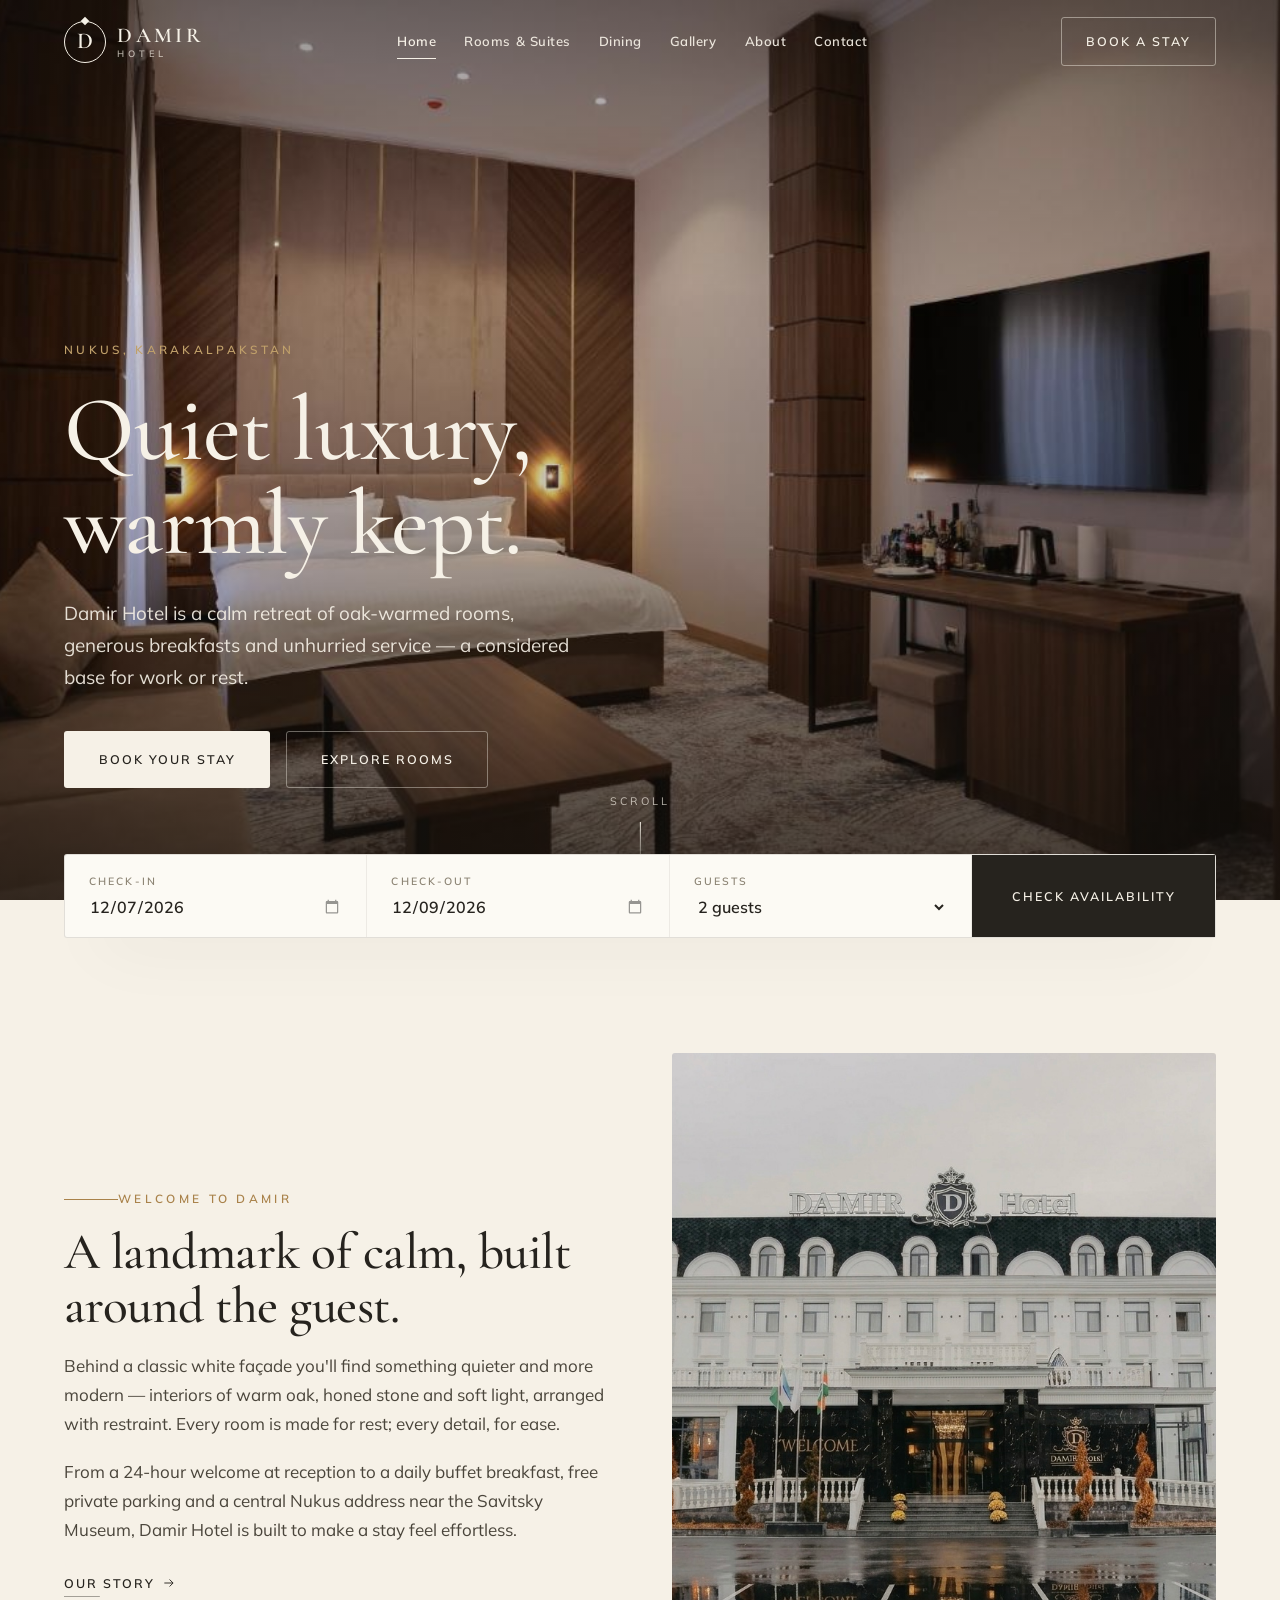
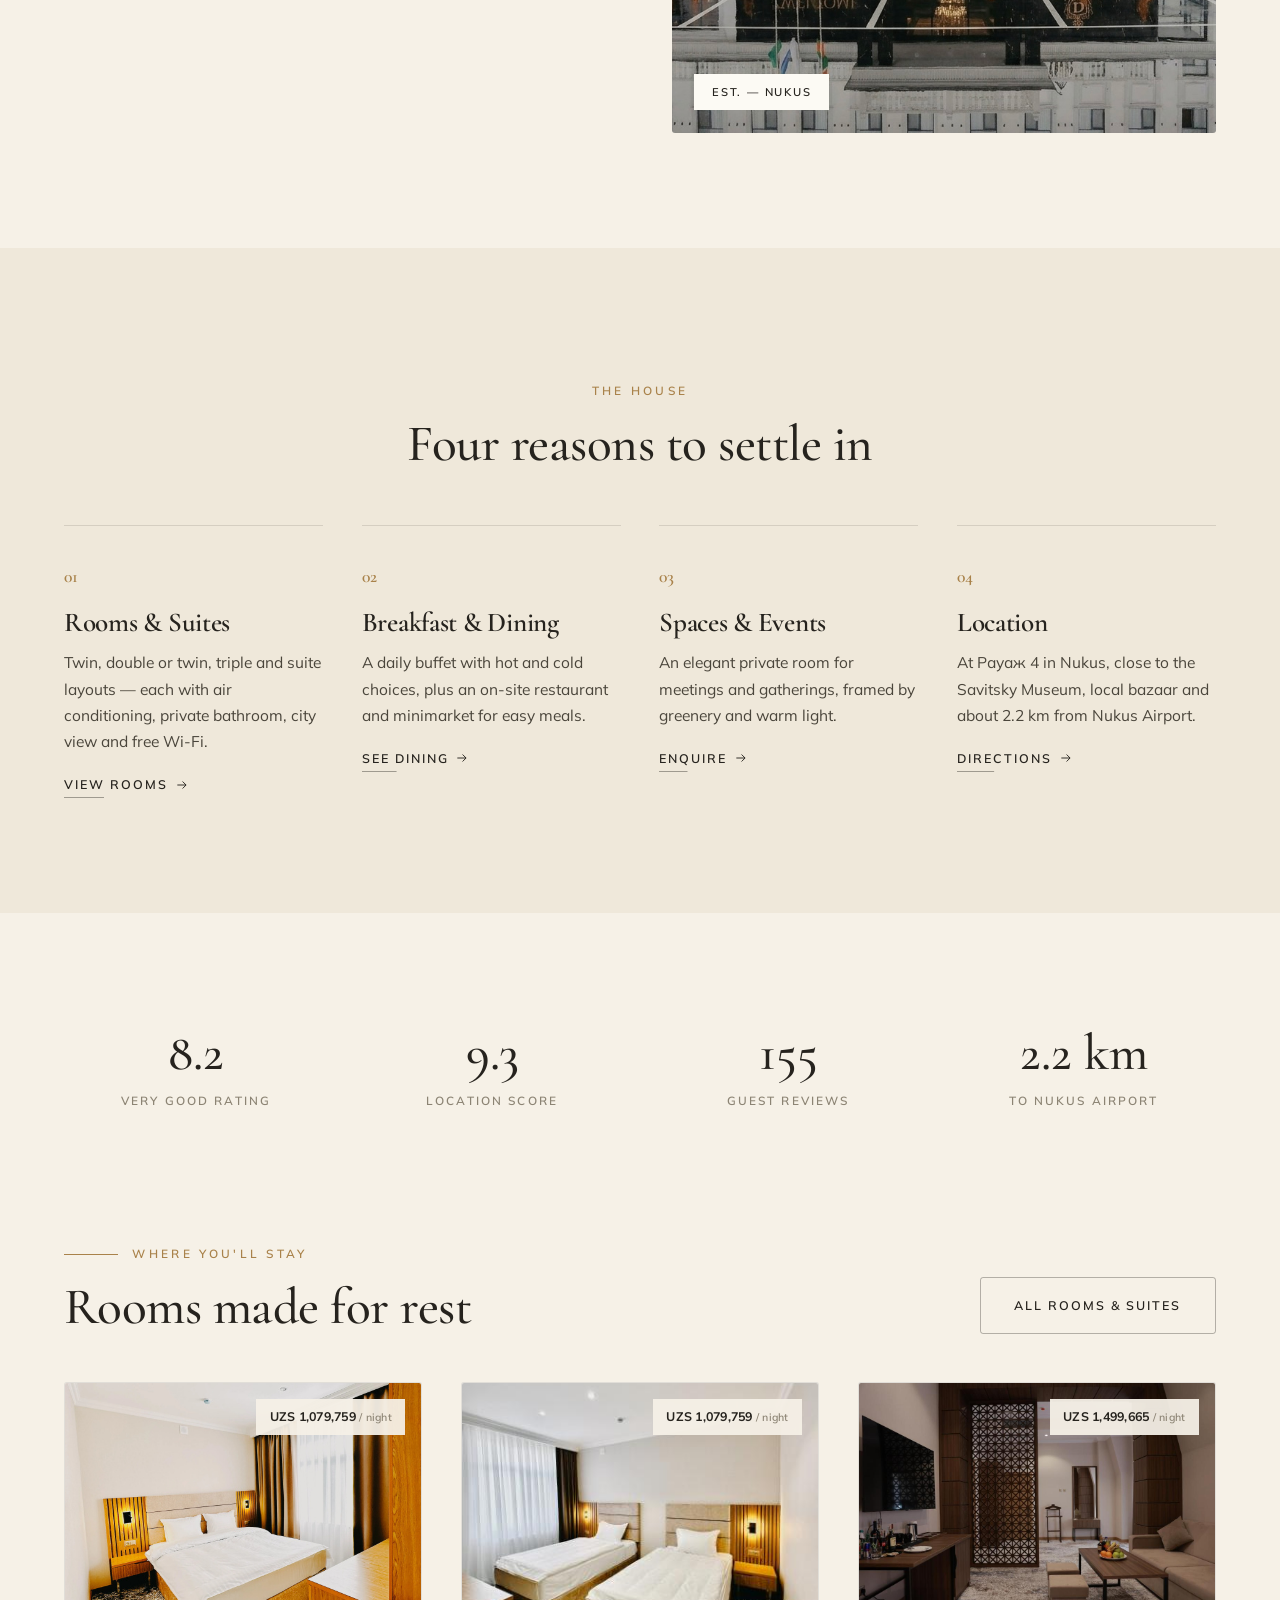
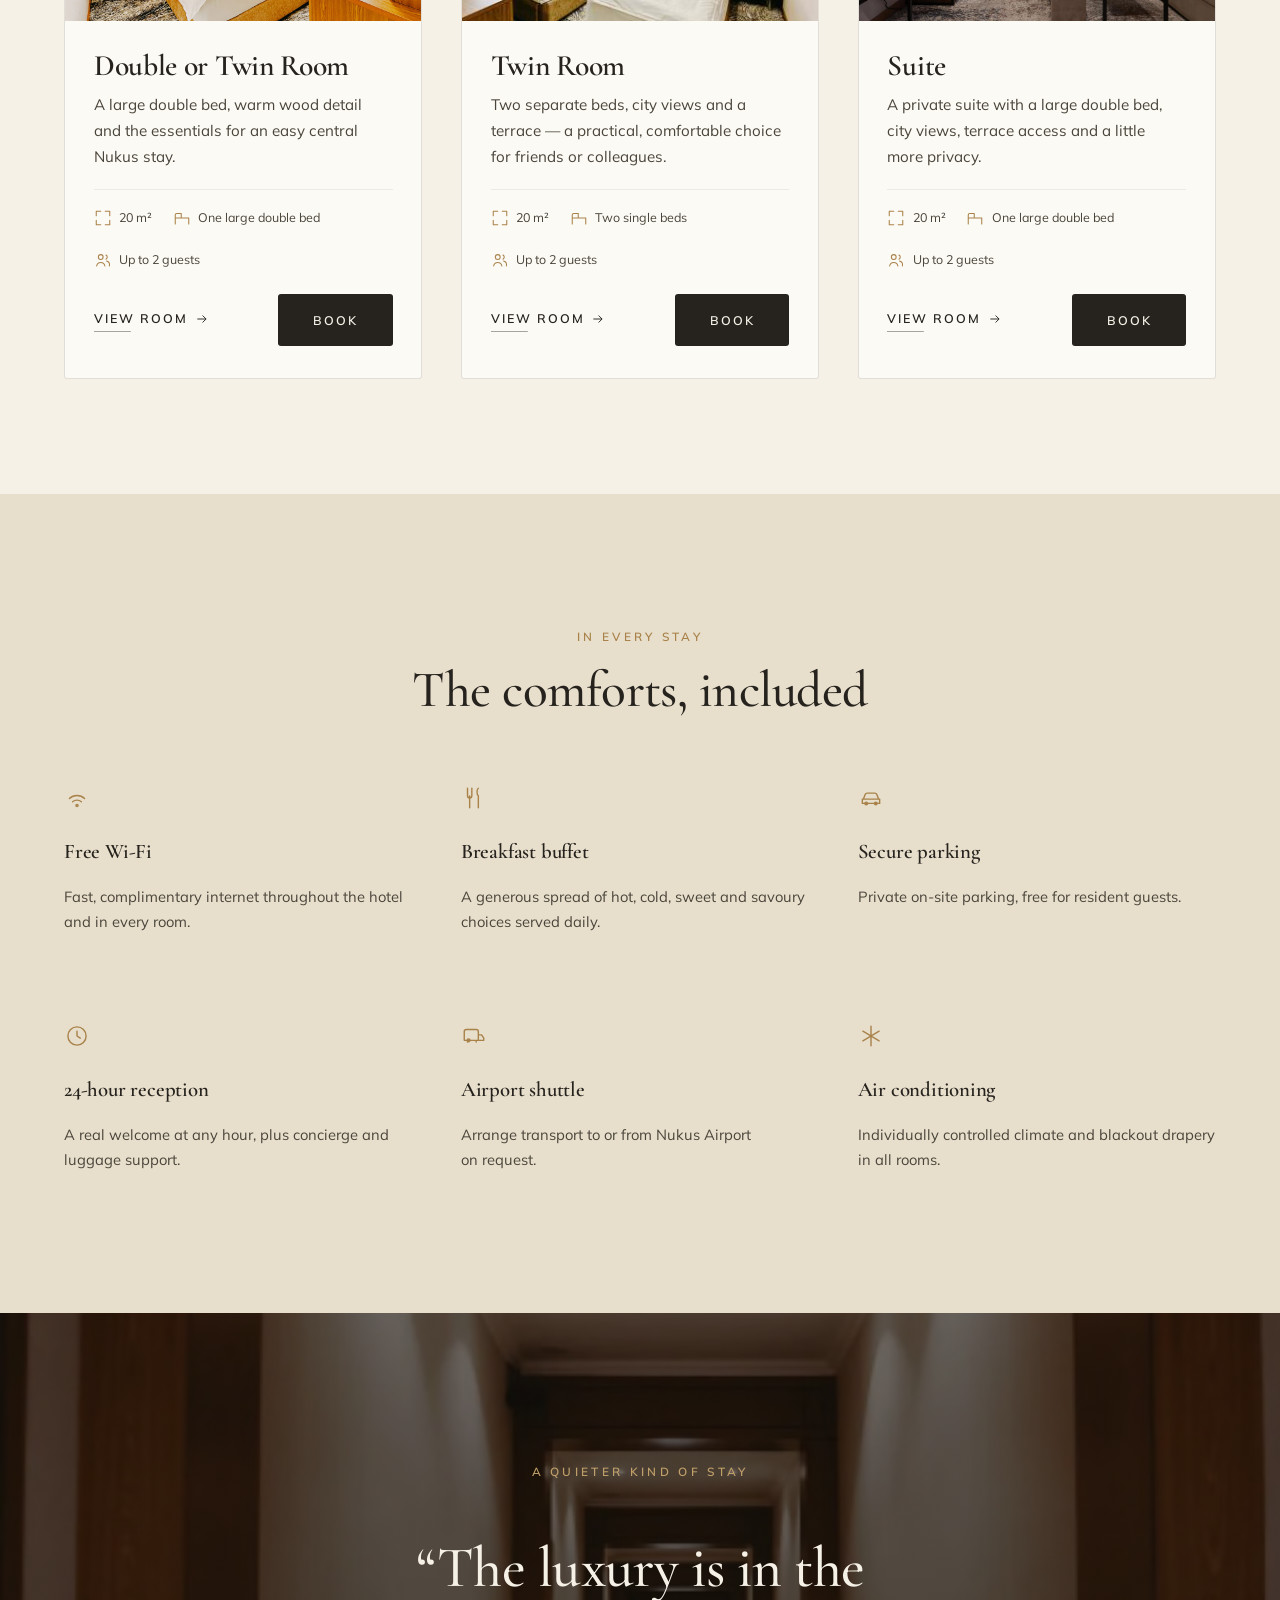
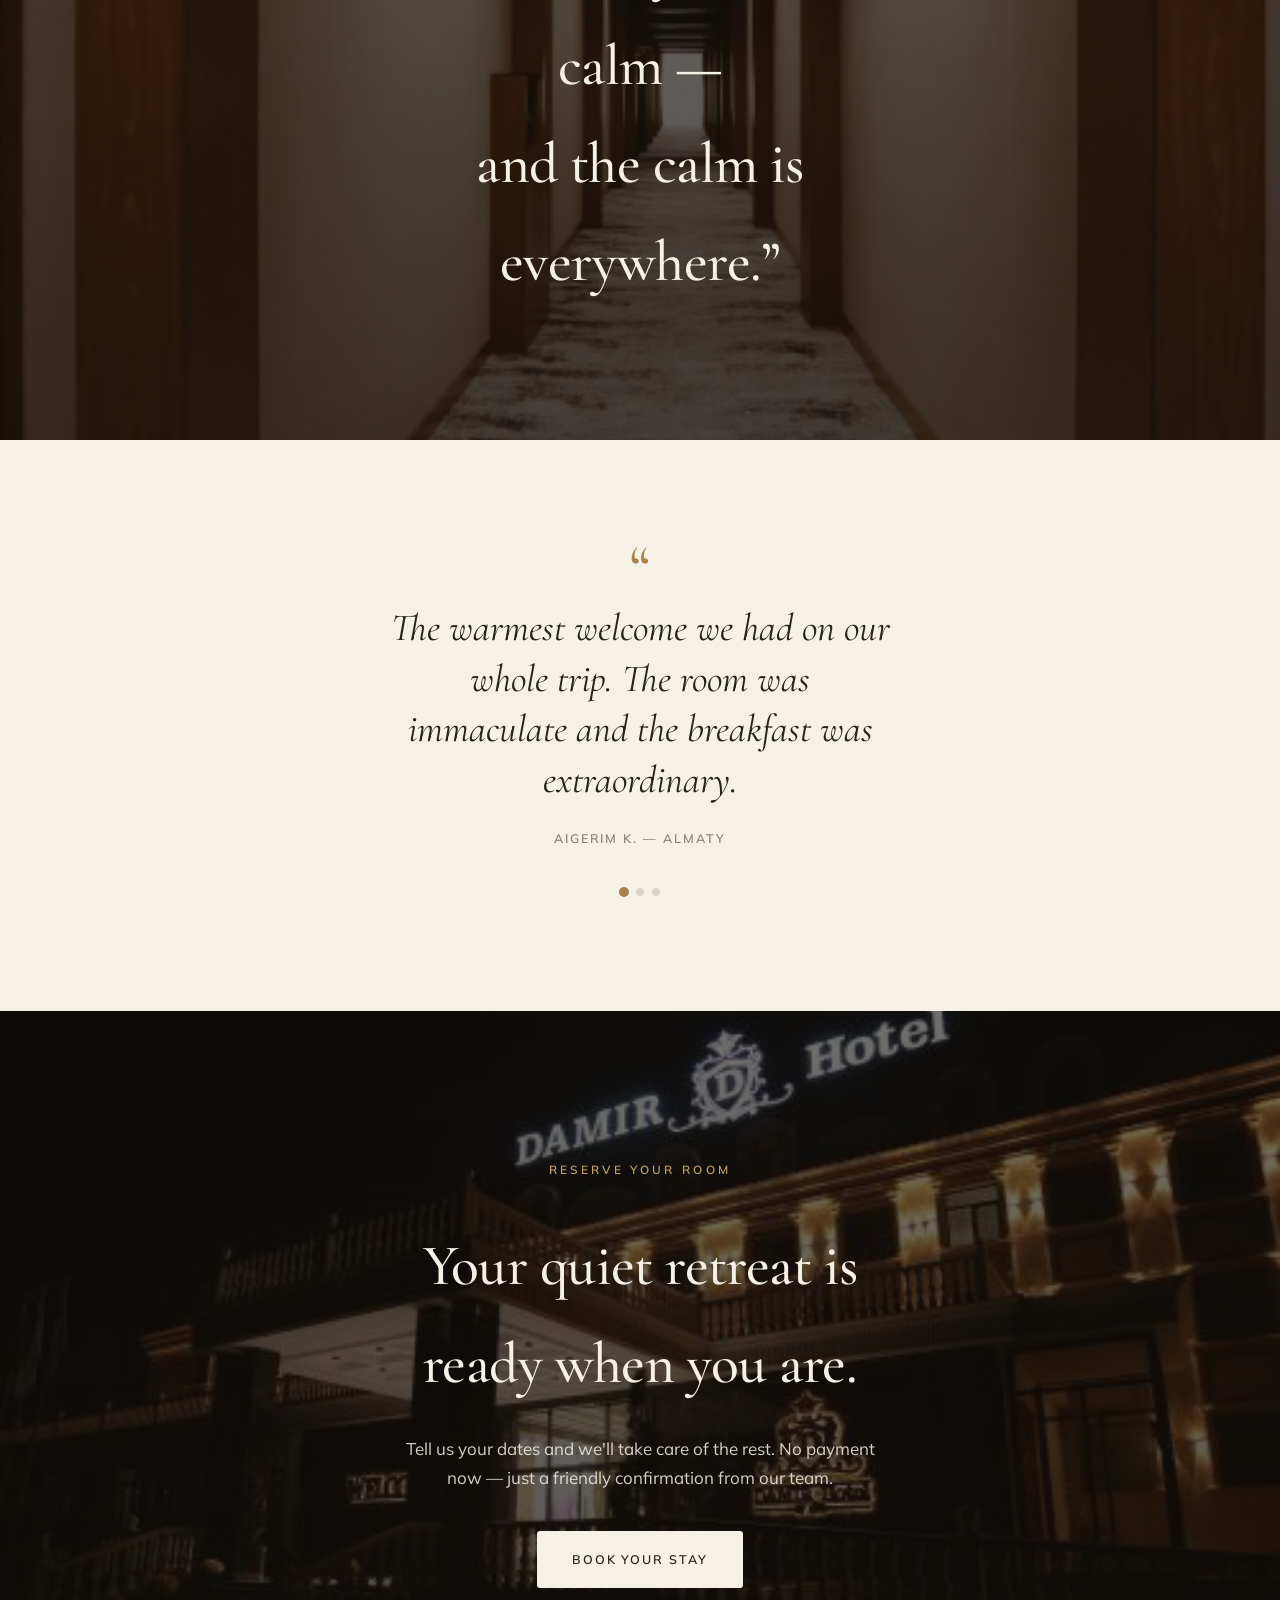
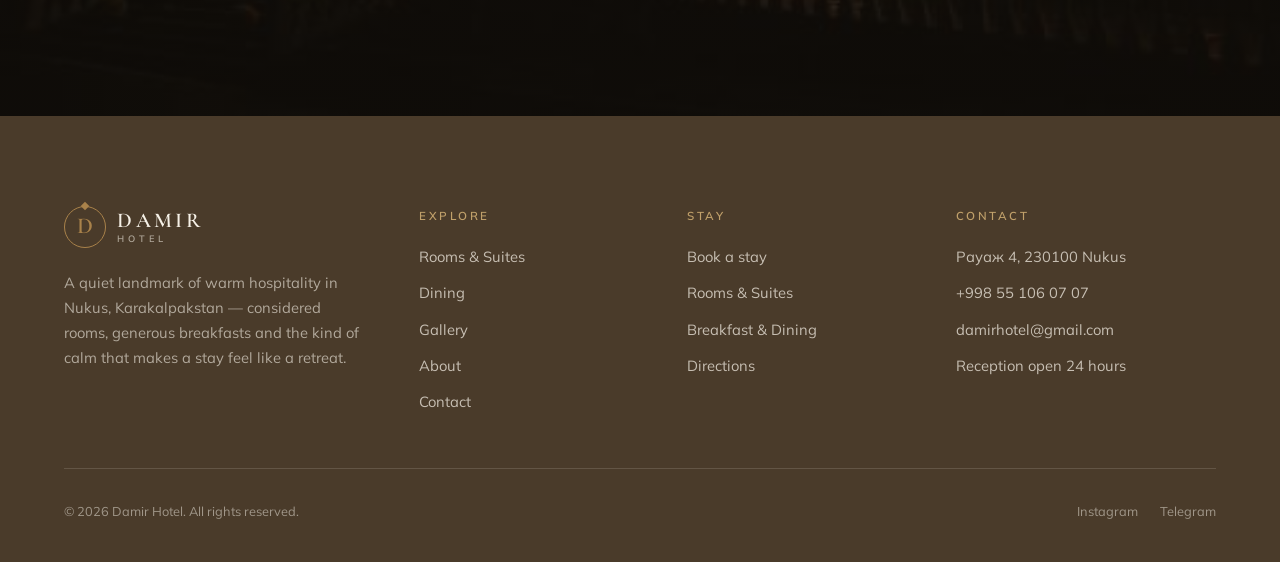
==== Design/index.html @ a33c7616 "chore: initial commit — Damir Hotel static site (pre-redesign)" ====
<!doctype html>
<html lang="en">
<head>
<meta charset="utf-8">
<meta name="viewport" content="width=device-width, initial-scale=1">
<title>Damir Hotel — Quiet luxury in Nukus, Karakalpakstan</title>
<meta name="description" content="Damir Hotel — a calm, warm retreat in Nukus, Karakalpakstan. Considered rooms and suites, a generous breakfast and unhurried 24-hour service.">
<link rel="preconnect" href="https://fonts.googleapis.com">
<link rel="preconnect" href="https://fonts.gstatic.com" crossorigin>
<link rel="icon" type="image/svg+xml" href="assets/favicon.svg">
<link rel="stylesheet" href="assets/styles.css">
</head>
<body>

<header class="site-header theme-light">
  <div class="container">
    <a href="index.html" class="brand" aria-label="Damir Hotel home">
      <span class="brand-mark">D</span>
      <span class="brand-text"><span class="brand-name">DAMIR</span><span class="brand-sub">HOTEL</span></span>
    </a>
    <nav class="main-nav"><a href="index.html" class="nav-link is-active">Home</a><a href="rooms.html" class="nav-link">Rooms & Suites</a><a href="dining.html" class="nav-link">Dining</a><a href="gallery.html" class="nav-link">Gallery</a><a href="about.html" class="nav-link">About</a><a href="contact.html" class="nav-link">Contact</a></nav>
    <div class="header-right">
      <a href="#" class="btn btn--ghost header-cta" data-book>Book a stay</a>
      <button class="nav-toggle" aria-label="Open menu"><span></span><span></span><span></span></button>
    </div>
  </div>
</header>
<nav class="mobile-menu">
  <a href="index.html">Home</a><a href="rooms.html">Rooms & Suites</a><a href="dining.html">Dining</a><a href="gallery.html">Gallery</a><a href="about.html">About</a><a href="contact.html">Contact</a>
  <a href="#" class="btn" data-book>Book a stay</a>
</nav>

<section class="hero">
  <div class="hero-media"><img src="assets/photos/junior-suite.jpg" alt="A warm, light-filled suite at Damir Hotel"></div>
  <div class="container hero-inner">
    <p class="eyebrow reveal-hero h1">Nukus, Karakalpakstan</p>
    <h1 class="reveal-hero h2">Quiet luxury,<br>warmly kept.</h1>
    <p class="hero-sub reveal-hero h3">Damir Hotel is a calm retreat of oak-warmed rooms, generous breakfasts and unhurried service — a considered base for work or rest.</p>
    <div class="hero-actions reveal-hero h3">
      <a href="#" class="btn btn--light" data-book>Book your stay</a>
      <a href="rooms.html" class="btn btn--ghost-light">Explore rooms</a>
    </div>
  </div>
  <div class="hero-scroll"><span>Scroll</span><span class="line"></span></div>
</section>

<!-- booking bar -->
<div class="container booking-bar">
  <form class="booking-card" id="booking-form">
    <div class="bf"><label>Check-in</label><input type="date" name="checkin"></div>
    <div class="bf"><label>Check-out</label><input type="date" name="checkout"></div>
    <div class="bf"><label>Guests</label>
      <select name="guests"><option>1 guest</option><option selected>2 guests</option><option>3 guests</option><option>4 guests</option></select>
    </div>
    <div class="booking-submit"><button type="submit" class="btn">Check availability</button></div>
  </form>
</div>

<!-- welcome / intro -->
<section class="section">
  <div class="container split">
    <div class="reveal">
      <p class="eyebrow"><span class="hairline"></span>Welcome to Damir</p>
      <h2 class="serif" style="font-size:clamp(2rem,4vw,3.3rem);line-height:1.06;margin-top:1rem">A landmark of calm, built around the guest.</h2>
      <p style="margin-top:1.2rem">Behind a classic white façade you'll find something quieter and more modern — interiors of warm oak, honed stone and soft light, arranged with restraint. Every room is made for rest; every detail, for ease.</p>
      <p>From a 24-hour welcome at reception to a daily buffet breakfast, free private parking and a central Nukus address near the Savitsky Museum, Damir Hotel is built to make a stay feel effortless.</p>
      <a href="about.html" class="tlink" style="margin-top:.6rem">Our story <svg class="arr" width="14" height="14" viewBox="0 0 24 24" fill="none" stroke="currentColor" stroke-width="1.6"><path d="M4 12h15M13 6l6 6-6 6"/></svg></a>
    </div>
    <div class="split-media tall reveal d1">
      <img src="assets/photos/IMG_1920.png" alt="The white façade of Damir Hotel">
      <span class="media-tag">Est. — Nukus</span>
    </div>
  </div>
</section>

<!-- highlights -->
<section class="section tone">
  <div class="container">
    <div class="sec-head center reveal" style="text-align:center;margin-inline:auto">
      <p class="eyebrow">The house</p>
      <h2>Four reasons to settle in</h2>
    </div>
    <div class="grid grid-4" style="margin-top:3.4rem">
      <div class="hcard reveal">
        <span class="num">01</span><h3>Rooms &amp; Suites</h3>
        <p>Twin, double or twin, triple and suite layouts — each with air conditioning, private bathroom, city view and free Wi-Fi.</p>
        <a href="rooms.html" class="tlink">View rooms <svg class="arr" width="14" height="14" viewBox="0 0 24 24" fill="none" stroke="currentColor" stroke-width="1.6"><path d="M4 12h15M13 6l6 6-6 6"/></svg></a>
      </div>
      <div class="hcard reveal d1">
        <span class="num">02</span><h3>Breakfast &amp; Dining</h3>
        <p>A daily buffet with hot and cold choices, plus an on-site restaurant and minimarket for easy meals.</p>
        <a href="dining.html" class="tlink">See dining <svg class="arr" width="14" height="14" viewBox="0 0 24 24" fill="none" stroke="currentColor" stroke-width="1.6"><path d="M4 12h15M13 6l6 6-6 6"/></svg></a>
      </div>
      <div class="hcard reveal d2">
        <span class="num">03</span><h3>Spaces &amp; Events</h3>
        <p>An elegant private room for meetings and gatherings, framed by greenery and warm light.</p>
        <a href="contact.html" class="tlink">Enquire <svg class="arr" width="14" height="14" viewBox="0 0 24 24" fill="none" stroke="currentColor" stroke-width="1.6"><path d="M4 12h15M13 6l6 6-6 6"/></svg></a>
      </div>
      <div class="hcard reveal d3">
        <span class="num">04</span><h3>Location</h3>
        <p>At Рауаж 4 in Nukus, close to the Savitsky Museum, local bazaar and about 2.2 km from Nukus Airport.</p>
        <a href="contact.html" class="tlink">Directions <svg class="arr" width="14" height="14" viewBox="0 0 24 24" fill="none" stroke="currentColor" stroke-width="1.6"><path d="M4 12h15M13 6l6 6-6 6"/></svg></a>
      </div>
    </div>
  </div>
</section>

<!-- featured rooms -->
<section class="section" style="padding-bottom:0">
  <div class="container">
    <div class="facts reveal" data-h-stats>
      <div class="fact"><div class="n">8.2</div><div class="l">Very good rating</div></div>
      <div class="fact"><div class="n">9.3</div><div class="l">Location score</div></div>
      <div class="fact"><div class="n">155</div><div class="l">Guest reviews</div></div>
      <div class="fact"><div class="n">2.2 km</div><div class="l">To Nukus Airport</div></div>
    </div>
  </div>
</section>

<section class="section">
  <div class="container">
    <div class="sec-head reveal" style="display:flex;justify-content:space-between;align-items:flex-end;max-width:none;gap:2rem;flex-wrap:wrap">
      <div style="max-width:46ch">
        <p class="eyebrow"><span class="hairline"></span>Where you'll stay</p>
        <h2 style="margin-top:1rem">Rooms made for rest</h2>
      </div>
      <a href="rooms.html" class="btn btn--ghost">All rooms &amp; suites</a>
    </div>
    <div class="grid grid-3" id="featured-rooms" style="margin-top:3rem"></div>
  </div>
</section>

<!-- amenities strip -->
<section class="section tone-sand">
  <div class="container">
    <div class="sec-head center reveal" style="text-align:center;margin-inline:auto">
      <p class="eyebrow">In every stay</p>
      <h2>The comforts, included</h2>
    </div>
    <div class="grid grid-3" style="margin-top:2.6rem" id="amenities-grid"></div>
  </div>
</section>

<!-- editorial break -->
<section class="cta-banner" style="min-height:60vh;display:flex;align-items:center">
  <div class="hero-media"><img src="assets/photos/corridor.jpg" alt="A quiet corridor at Damir Hotel"></div>
  <div class="container cta-inner">
    <p class="eyebrow" style="color:var(--gold-2)">A quieter kind of stay</p>
    <h2 class="serif" style="font-style:normal">“The luxury is in the calm —<br>and the calm is everywhere.”</h2>
  </div>
</section>

<!-- testimonials -->
<section class="section" data-testimonials>
  <div class="container">
    <div class="quote reveal">
      <div class="mark">&ldquo;</div>
      <blockquote>The warmest welcome we had on our whole trip. The room was immaculate and the breakfast was extraordinary.</blockquote>
      <div class="by">Aigerim K. — Almaty</div>
      <div class="quote-dots"></div>
    </div>
  </div>
</section>

<!-- cta banner -->
<section class="cta-banner">
  <div class="hero-media"><img src="assets/photos/exterior-night.jpg" alt="Damir Hotel at night"></div>
  <div class="container cta-inner">
    <p class="eyebrow" style="color:var(--gold-2)">Reserve your room</p>
    <h2 class="serif" style="font-style:normal">Your quiet retreat is ready when you are.</h2>
    <p>Tell us your dates and we'll take care of the rest. No payment now — just a friendly confirmation from our team.</p>
    <a href="#" class="btn btn--light" data-book>Book your stay</a>
  </div>
</section>


<footer class="site-footer">
  <div class="container">
    <div class="footer-top">
      <div class="footer-brand">
        <a href="index.html" class="brand">
          <span class="brand-mark">D</span>
          <span class="brand-text"><span class="brand-name">DAMIR</span><span class="brand-sub">HOTEL</span></span>
        </a>
        <p data-h="footerDesc">A quiet landmark of warm hospitality in Nukus, Karakalpakstan — considered rooms, generous breakfasts and the kind of calm that makes a stay feel like a retreat.</p>
      </div>
      <div class="footer-col">
        <h5>Explore</h5>
        <ul><li><a href="rooms.html">Rooms & Suites</a></li><li><a href="dining.html">Dining</a></li><li><a href="gallery.html">Gallery</a></li><li><a href="about.html">About</a></li><li><a href="contact.html">Contact</a></li></ul>
      </div>
      <div class="footer-col">
        <h5>Stay</h5>
        <ul>
          <li><a href="#" data-book>Book a stay</a></li>
          <li><a href="rooms.html">Rooms &amp; Suites</a></li>
          <li><a href="dining.html">Breakfast &amp; Dining</a></li>
          <li><a href="contact.html">Directions</a></li>
        </ul>
      </div>
      <div class="footer-col">
        <h5>Contact</h5>
        <ul>
          <li data-h="address">Рауаж 4, 230100 Nukus</li>
          <li><a data-h="phone" href="tel:+998551060707">+998 55 106 07 07</a></li>
          <li><a data-h="email" href="mailto:damirhotel@gmail.com">damirhotel@gmail.com</a></li>
          <li>Reception open 24 hours</li>
        </ul>
      </div>
    </div>
    <div class="footer-bottom">
      <span>© <span data-year>2026</span> <span data-h="name">Damir Hotel</span>. All rights reserved.</span>
      <span class="social" data-h-social><a href="https://www.instagram.com/damir.hotel.nukus?igsh=MXI1bjc1am8xc3BlMA==" target="_blank" rel="noopener">Instagram</a><a href="https://t.me/damirhotel" target="_blank" rel="noopener">Telegram</a></span>
    </div>
  </div>
</footer>

<div class="modal" id="inquiry-modal" role="dialog" aria-modal="true" aria-label="Booking inquiry">
  <div class="modal-card">
    <button class="modal-close" data-modal-close aria-label="Close">&times;</button>
    <p class="eyebrow"><span data-modal-context>Reservation inquiry</span></p>
    <h3 class="serif">Request your stay</h3>
    <form data-validate novalidate>
      <div class="form-row">
        <div class="field"><label>First &amp; last name</label><input type="text" name="name" required placeholder="Your name"><span class="err">Please enter your name</span></div>
        <div class="field"><label>Email</label><input type="email" name="email" required placeholder="you@email.com"><span class="err">Enter a valid email</span></div>
      </div>
      <div class="form-row">
        <div class="field"><label>Check-in</label><input type="date" name="checkin" required><span class="err">Enter a check-in date (today or later)</span></div>
        <div class="field"><label>Check-out</label><input type="date" name="checkout" required><span class="err">Check-out must be after check-in</span></div>
      </div>
      <div class="form-row">
        <div class="field"><label>Guests</label>
          <select name="guests"><option>1 guest</option><option selected>2 guests</option><option>3 guests</option><option>4 guests</option></select>
        </div>
        <div class="field"><label>Room type</label>
          <select name="room"><option value="">No preference</option><option value="Twin Room">Twin Room</option><option value="Double or Twin Room">Double or Twin Room</option><option value="Triple Room">Triple Room</option><option value="Suite">Suite</option></select>
        </div>
      </div>
      <div class="field"><label>Anything we should know?</label><textarea name="message" placeholder="Arrival time, occasion, requests…"></textarea></div>
      <button type="submit" class="btn btn--block">Send inquiry</button>
      <p class="muted" style="font-size:.78rem;text-align:center;margin:1rem 0 0">No payment is taken now — our team replies within a few hours to confirm availability.</p>
    </form>
    <div class="form-success">
      <div class="ok">&#10003;</div>
      <h3 class="serif" style="margin-bottom:.6rem">Thank you</h3>
      <p>Your request has reached our reservations desk. We'll be in touch shortly to confirm your stay at Damir Hotel.</p>
      <button class="btn btn--ghost" data-modal-close style="margin-top:.6rem">Close</button>
    </div>
    <div class="form-error">
      <p>Couldn't send your inquiry — please email us directly at <a data-h="email" href="mailto:damirhotel@gmail.com">damirhotel@gmail.com</a></p>
    </div>
  </div>
</div>

<div class="lightbox" id="lightbox" role="dialog" aria-modal="true" aria-label="Image viewer">
  <button class="lb-btn lb-close" aria-label="Close">&times;</button>
  <button class="lb-btn lb-prev" aria-label="Previous">&#8249;</button>
  <img alt="Damir Hotel gallery image">
  <button class="lb-btn lb-next" aria-label="Next">&#8250;</button>
  <span class="lb-count"></span>
</div>
<script src="assets/hotel.js"></script>
<script src="assets/rooms.js"></script>
<script>
(function(){
  var feat = document.getElementById('featured-rooms');
  var ids = ['double','twin','suite'];
  feat.innerHTML = ids.map(function(id){
    var r = window.DAMIR_ROOMS.find(function(x){return x.id===id;});
    return window.renderRoomCard(r);
  }).join('');

  var I = window.DAMIR_ICONS;
  var amen = [
    ['Free Wi-Fi','Fast, complimentary internet throughout the hotel and in every room.'],
    ['Breakfast buffet','A generous spread of hot, cold, sweet and savoury choices served daily.'],
    ['Secure parking','Private on-site parking, free for resident guests.'],
    ['24-hour reception','A real welcome at any hour, plus concierge and luggage support.'],
    ['Airport shuttle','Arrange transport to or from Nukus Airport on request.'],
    ['Air conditioning','Individually controlled climate and blackout drapery in all rooms.']
  ];
  var icons = ['wifi','utensils','car','clock','transfer','climate'];
  var glyph = {
    wifi:'<path d="M5 12.5a10 10 0 0 1 14 0M8 15.5a6 6 0 0 1 8 0"/><circle cx="12" cy="19" r="1"/>',
    utensils:'<path d="M6 3v7a2 2 0 0 0 4 0V3M8 10v11M16 3c-1.6 .9-1.6 6 0 7v11"/>',
    car:'<path d="M5 13l1.6-4.2A2 2 0 0 1 8.5 7.5h7a2 2 0 0 1 1.9 1.3L19 13M4 13h16v4H4z"/><circle cx="7.6" cy="17" r="1.2"/><circle cx="16.4" cy="17" r="1.2"/>',
    clock:'<circle cx="12" cy="12" r="8.4"/><path d="M12 7.6V12l3 2"/>',
    transfer:'<path d="M3 16V8a2 2 0 0 1 2-2h9a2 2 0 0 1 2 2v8M3 16h13M16 11h3l2 3v2h-5M6 16v1.5M14 16v1.5"/><circle cx="7" cy="16" r="1.3"/>',
    climate:'<path d="M12 3v18M4.5 7.5l15 9M19.5 7.5l-15 9"/>'
  };
  document.getElementById('amenities-grid').innerHTML = amen.map(function(a,i){
    return '<div class="amenity reveal d'+((i%3))+'"><span class="ico"><svg width="26" height="26" viewBox="0 0 24 24" fill="none" stroke="currentColor" stroke-width="1.3" stroke-linecap="round" stroke-linejoin="round">'+glyph[icons[i]]+'</svg></span><h4>'+a[0]+'</h4><p>'+a[1]+'</p></div>';
  }).join('');
})();
</script>
<script src="assets/site.js"></script>
<script src="assets/i18n.js"></script>
</body>
</html>
---- Design/assets/styles.css ----
/* ============================================================
   DAMIR HOTEL — Design System
   Warm-neutral quiet luxury. Classic serif + quiet sans.
   ============================================================ */

@import url('https://fonts.googleapis.com/css2?family=Cormorant+Garamond:ital,wght@0,400;0,500;0,600;1,400;1,500&family=Mulish:wght@300;400;500;600;700&display=swap');

:root{
  /* palette */
  --cream:      #F6F1E7;
  --cream-2:    #EFE8DA;
  --paper:      #FCFAF4;
  --ink:        #26231E;
  --ink-soft:   #4A453B;
  --muted:      #8C8474;
  --line:       rgba(38,35,30,0.13);
  --line-soft:  rgba(38,35,30,0.07);
  --gold:       #A9824A;
  --gold-2:     #C0A06A;
  --walnut:     #4A3B2A;
  --walnut-2:   #5E4B36;
  --sand:       #E7DECB;
  --sand-deep:  #DBCEB4;

  /* type */
  --serif: "Cormorant Garamond", Georgia, serif;
  --sans:  "Mulish", system-ui, -apple-system, sans-serif;

  /* layout */
  --container: 1280px;
  --gutter: clamp(1.25rem, 5vw, 4rem);
  --section-y: clamp(4.5rem, 9vw, 8.5rem);
  --radius: 3px;
  --header-h: 84px;

  /* motion */
  --ease: cubic-bezier(.22,.61,.36,1);
}

*,*::before,*::after{ box-sizing:border-box; }

html{ scroll-behavior:smooth; -webkit-text-size-adjust:100%; }

body{
  margin:0;
  background:var(--cream);
  color:var(--ink);
  font-family:var(--sans);
  font-size:17px;
  line-height:1.7;
  font-weight:400;
  -webkit-font-smoothing:antialiased;
  text-rendering:optimizeLegibility;
}

img{ display:block; max-width:100%; }
a{ color:inherit; text-decoration:none; }
button{ font-family:inherit; cursor:pointer; }

::selection{ background:var(--gold); color:var(--cream); }

/* ---------- typography ---------- */
h1,h2,h3,h4{ margin:0; font-weight:500; letter-spacing:-0.01em; }
.display{
  font-family:var(--serif);
  font-weight:500;
  line-height:1.04;
  letter-spacing:-0.012em;
}
.eyebrow{
  font-family:var(--sans);
  font-weight:600;
  font-size:0.74rem;
  letter-spacing:0.28em;
  text-transform:uppercase;
  color:var(--gold);
  margin:0;
}
.lede{
  font-size:1.18rem;
  line-height:1.65;
  color:var(--ink-soft);
  font-weight:400;
}
p{ margin:0 0 1.1em; color:var(--ink-soft); text-wrap:pretty; }
.serif{ font-family:var(--serif); }
em{ font-style:italic; }

/* ---------- layout helpers ---------- */
.container{ width:100%; max-width:var(--container); margin-inline:auto; padding-inline:var(--gutter); }
.section{ padding-block:var(--section-y); }
.divider-rule{ height:1px; background:var(--line); border:0; margin:0; }
.center{ text-align:center; }
.muted{ color:var(--muted); }

/* gold hairline used as a section motif */
.hairline{ display:inline-block; width:54px; height:1px; background:var(--gold); vertical-align:middle; }

/* ---------- buttons ---------- */
.btn{
  display:inline-flex; align-items:center; justify-content:center; gap:.6em;
  font-family:var(--sans); font-weight:600; font-size:0.78rem;
  letter-spacing:0.16em; text-transform:uppercase;
  padding:1.05rem 2.1rem; border-radius:var(--radius);
  border:1px solid transparent; background:var(--ink); color:var(--cream);
  transition:background .4s var(--ease), color .4s var(--ease), border-color .4s var(--ease), transform .4s var(--ease);
  white-space:nowrap;
}
.btn:hover{ background:var(--gold); }
.btn--ghost{ background:transparent; color:var(--ink); border-color:rgba(38,35,30,0.32); }
.btn--ghost:hover{ background:var(--ink); color:var(--cream); border-color:var(--ink); }
.btn--light{ background:var(--cream); color:var(--ink); }
.btn--light:hover{ background:var(--gold); color:var(--cream); }
.btn--ghost-light{ background:transparent; color:var(--cream); border-color:rgba(246,241,231,0.4); }
.btn--ghost-light:hover{ background:var(--cream); color:var(--ink); border-color:var(--cream); }
.btn--block{ width:100%; }

/* text link with animated underline */
.tlink{
  display:inline-flex; align-items:center; gap:.55em; white-space:nowrap;
  font-weight:600; font-size:0.78rem; letter-spacing:0.16em; text-transform:uppercase;
  color:var(--ink); position:relative; padding-bottom:3px;
}
.tlink::after{
  content:""; position:absolute; left:0; bottom:0; height:1px; width:100%;
  background:currentColor; transform:scaleX(.32); transform-origin:left; opacity:.4;
  transition:transform .45s var(--ease), opacity .45s var(--ease);
}
.tlink:hover::after{ transform:scaleX(1); opacity:1; }
.tlink .arr{ transition:transform .45s var(--ease); }
.tlink:hover .arr{ transform:translateX(5px); }

/* ---------- header ---------- */
.site-header{
  position:fixed; inset:0 0 auto 0; z-index:60;
  height:var(--header-h);
  display:flex; align-items:center;
  transition:background .5s var(--ease), box-shadow .5s var(--ease), border-color .5s var(--ease);
  border-bottom:1px solid transparent;
}
.site-header .container{ display:flex; align-items:center; justify-content:space-between; gap:2rem; }
.site-header.is-solid{
  background:rgba(246,241,231,0.92);
  backdrop-filter:saturate(140%) blur(12px);
  border-bottom-color:var(--line);
}
/* on-light pages (no hero) start solid */
.site-header.on-light{ position:fixed; }

.brand{ display:inline-flex; align-items:center; gap:.7rem; }
.brand-mark{
  width:42px; height:42px; flex:none; position:relative;
  border:1px solid var(--gold); border-radius:50%;
  display:grid; place-items:center;
  font-family:var(--serif); font-weight:600; font-size:1.42rem; line-height:1;
  color:var(--gold);
}
.brand-mark::before{
  content:""; position:absolute; top:-4px; left:50%; transform:translateX(-50%) rotate(45deg);
  width:6px; height:6px; background:var(--gold);
}
.brand-text{ display:flex; flex-direction:column; line-height:1; }
.brand-name{ font-family:var(--serif); font-weight:600; font-size:1.32rem; letter-spacing:.16em; color:var(--ink); }
.brand-sub{ font-family:var(--sans); font-weight:600; font-size:0.58rem; letter-spacing:.42em; color:var(--muted); margin-top:3px; }
.theme-light .brand-name{ color:var(--cream); }
.theme-light .brand-sub{ color:rgba(246,241,231,0.7); }

/* hero (theme-light) header colors */
.site-header.theme-light:not(.is-solid) .nav-link{ color:rgba(246,241,231,0.92); }
.site-header.theme-light:not(.is-solid) .nav-link::after{ background:var(--cream); }
.site-header.theme-light:not(.is-solid) .header-cta.btn--ghost{ color:var(--cream); border-color:rgba(246,241,231,0.45); }
.site-header.theme-light:not(.is-solid) .header-cta.btn--ghost:hover{ background:var(--cream); color:var(--ink); }
.site-header.theme-light:not(.is-solid) .nav-toggle span{ background:var(--cream); }
.site-header.theme-light:not(.is-solid) .brand-mark{ border-color:var(--cream); color:var(--cream); }
.site-header.theme-light:not(.is-solid) .brand-mark::before{ background:var(--cream); }

.main-nav{ display:flex; align-items:center; gap:1.75rem; }
.nav-link{
  font-size:0.82rem; font-weight:600; letter-spacing:0.04em; color:var(--ink-soft);
  position:relative; padding:6px 0; transition:color .3s var(--ease); white-space:nowrap;
}
.nav-link::after{
  content:""; position:absolute; left:0; bottom:0; height:1px; width:100%; background:var(--gold);
  transform:scaleX(0); transform-origin:left; transition:transform .4s var(--ease);
}
.nav-link:hover{ color:var(--ink); }
.nav-link:hover::after,.nav-link.is-active::after{ transform:scaleX(1); }
.nav-link.is-active{ color:var(--ink); }
.theme-light:not(.is-solid) .nav-link.is-active{ color:var(--cream); }
/* when the hero-page header scrolls to solid, revert brand to dark-on-cream */
.site-header.theme-light.is-solid .brand-name{ color:var(--ink); }
.site-header.theme-light.is-solid .brand-sub{ color:var(--muted); }
.site-header.theme-light.is-solid .brand-mark{ border-color:var(--gold); color:var(--gold); }
.site-header.theme-light.is-solid .brand-mark::before{ background:var(--gold); }

.header-right{ display:flex; align-items:center; gap:1.3rem; }
.header-cta{ padding:.78rem 1.5rem; }
.lang-switcher{ display:inline-flex; align-items:center; gap:.25rem; border:1px solid var(--line); border-radius:999px; padding:.18rem; background:rgba(252,250,244,0.72); }
.lang-switcher button{ border:0; background:transparent; color:var(--ink-soft); border-radius:999px; min-width:2.35rem; height:2rem; padding:0 .55rem; font-size:.68rem; font-weight:700; letter-spacing:.08em; transition:background .25s var(--ease), color .25s var(--ease); }
.lang-switcher button:hover,.lang-switcher button.is-active{ background:var(--ink); color:var(--cream); }
.site-header.theme-light:not(.is-solid) .lang-switcher{ border-color:rgba(246,241,231,0.38); background:rgba(20,16,11,0.24); }
.site-header.theme-light:not(.is-solid) .lang-switcher button{ color:rgba(246,241,231,0.84); }
.site-header.theme-light:not(.is-solid) .lang-switcher button:hover,.site-header.theme-light:not(.is-solid) .lang-switcher button.is-active{ background:var(--cream); color:var(--ink); }
.mobile-menu .lang-switcher{ margin-top:1.2rem; }
.mobile-menu .lang-switcher button{ opacity:1; transform:none; font-family:var(--sans); font-size:.72rem; padding:0 .7rem; }

.nav-toggle{ display:none; width:30px; height:22px; position:relative; background:none; border:0; padding:0; }
.nav-toggle span{ position:absolute; left:0; height:1.5px; width:100%; background:var(--ink); transition:transform .4s var(--ease), opacity .3s var(--ease); }
.nav-toggle span:nth-child(1){ top:2px; }
.nav-toggle span:nth-child(2){ top:10px; }
.nav-toggle span:nth-child(3){ top:18px; }
body.nav-open .nav-toggle span:nth-child(1){ top:10px; transform:rotate(45deg); }
body.nav-open .nav-toggle span:nth-child(2){ opacity:0; }
body.nav-open .nav-toggle span:nth-child(3){ top:10px; transform:rotate(-45deg); }

/* mobile menu */
.mobile-menu{
  position:fixed; inset:0; z-index:55; background:var(--cream);
  display:flex; flex-direction:column; justify-content:center; align-items:center; gap:.4rem;
  opacity:0; visibility:hidden; transition:opacity .5s var(--ease), visibility .5s var(--ease);
  padding:var(--gutter);
}
body.nav-open .mobile-menu{ opacity:1; visibility:visible; }
.mobile-menu a{ font-family:var(--serif); font-size:2rem; font-weight:500; color:var(--ink); padding:.35rem 0; opacity:0; transform:translateY(12px); transition:opacity .5s var(--ease), transform .5s var(--ease); }
body.nav-open .mobile-menu a{ opacity:1; transform:none; }
body.nav-open .mobile-menu a:nth-child(1){ transition-delay:.08s; }
body.nav-open .mobile-menu a:nth-child(2){ transition-delay:.13s; }
body.nav-open .mobile-menu a:nth-child(3){ transition-delay:.18s; }
body.nav-open .mobile-menu a:nth-child(4){ transition-delay:.23s; }
body.nav-open .mobile-menu a:nth-child(5){ transition-delay:.28s; }
body.nav-open .mobile-menu a:nth-child(6){ transition-delay:.33s; }
body.nav-open .mobile-menu a:nth-child(7){ transition-delay:.38s; }
.mobile-menu .btn{ margin-top:1.4rem; }

/* ---------- hero ---------- */
.hero{ position:relative; min-height:100svh; display:flex; align-items:flex-end; color:var(--cream); overflow:hidden; }
.hero-media{ position:absolute; inset:0; z-index:0; }
.hero-media img{ width:100%; height:100%; object-fit:cover; }
.hero-media::after{
  content:""; position:absolute; inset:0;
  background:linear-gradient(180deg, rgba(20,17,13,0.45) 0%, rgba(20,17,13,0.12) 32%, rgba(20,17,13,0.30) 66%, rgba(20,17,13,0.72) 100%);
}
.hero-inner{ position:relative; z-index:2; width:100%; padding-bottom:clamp(7rem, 12vh, 11rem); padding-top:9rem; }
.hero h1{ font-family:var(--serif); font-weight:500; font-size:clamp(3rem, 7.2vw, 6.6rem); line-height:1.02; max-width:16ch; }
.hero .eyebrow{ color:var(--gold-2); margin-bottom:1.4rem; }
.hero-sub{ margin-top:1.6rem; max-width:46ch; font-size:1.18rem; color:rgba(246,241,231,0.9); }
.hero-actions{ margin-top:2.4rem; display:flex; gap:1rem; flex-wrap:wrap; }
.hero-scroll{ position:absolute; left:50%; bottom:2rem; transform:translateX(-50%); z-index:2; color:rgba(246,241,231,0.7); font-size:.68rem; letter-spacing:.28em; text-transform:uppercase; display:flex; flex-direction:column; align-items:center; gap:.7rem; }
.hero-scroll .line{ width:1px; height:46px; background:linear-gradient(var(--cream), transparent); animation:scrollLine 2.4s var(--ease) infinite; }
@keyframes scrollLine{ 0%{ transform:scaleY(0); transform-origin:top; } 45%{ transform:scaleY(1); transform-origin:top; } 55%{ transform:scaleY(1); transform-origin:bottom; } 100%{ transform:scaleY(0); transform-origin:bottom; } }

/* page hero (interior pages) */
.page-hero{ position:relative; padding-top:calc(var(--header-h) + clamp(3.5rem,8vw,6.5rem)); padding-bottom:clamp(3rem,6vw,5rem); }
.page-hero.has-media{ color:var(--cream); min-height:62svh; display:flex; align-items:flex-end; overflow:hidden; }
.page-hero.has-media .hero-media::after{ background:linear-gradient(180deg, rgba(20,17,13,0.5) 0%, rgba(20,17,13,0.15) 40%, rgba(20,17,13,0.6) 100%); }
.page-hero .eyebrow{ margin-bottom:1.1rem; }
.page-hero h1{ font-family:var(--serif); font-weight:500; font-size:clamp(2.6rem,6vw,5rem); line-height:1.03; }
.page-hero.has-media .eyebrow{ color:var(--gold-2); }
.page-hero .crumbs{ margin-top:1.4rem; font-size:.78rem; letter-spacing:.04em; color:var(--muted); }
.page-hero.has-media .crumbs{ color:rgba(246,241,231,0.75); }
.crumbs a:hover{ color:var(--gold); }

/* ---------- booking bar ---------- */
.booking-bar{
  position:relative; z-index:20; margin-top:-46px;
}
.booking-card{
  background:var(--paper); border:1px solid var(--line); border-radius:var(--radius);
  box-shadow:0 30px 70px -40px rgba(38,28,15,0.45);
  display:grid; grid-template-columns:repeat(3,1fr) auto; align-items:stretch;
}
.bf{ padding:1.15rem 1.5rem; border-right:1px solid var(--line-soft); display:flex; flex-direction:column; gap:.3rem; }
.bf:last-of-type{ border-right:0; }
.bf label{ font-size:.66rem; letter-spacing:.2em; text-transform:uppercase; color:var(--muted); font-weight:600; }
.bf input,.bf select{
  border:0; background:none; font-family:var(--sans); font-size:1rem; font-weight:600; color:var(--ink);
  padding:0; width:100%; outline:none;
}
.bf input::-webkit-calendar-picker-indicator{ opacity:.4; cursor:pointer; }
.booking-submit{ display:flex; }
.booking-submit .btn{ border-radius:0; height:100%; padding-inline:2.4rem; }

/* ---------- generic grids ---------- */
.grid{ display:grid; gap:clamp(1.5rem,3vw,2.6rem); }
.grid-2{ grid-template-columns:repeat(2,1fr); }
.grid-3{ grid-template-columns:repeat(3,1fr); }
.grid-4{ grid-template-columns:repeat(4,1fr); }

/* section heading block */
.sec-head{ max-width:60ch; }
.sec-head.center{ margin-inline:auto; }
.sec-head h2{ font-family:var(--serif); font-size:clamp(2rem,4vw,3.3rem); line-height:1.06; margin-top:1rem; }
.sec-head p{ margin-top:1.1rem; }
.sec-head .eyebrow .hairline{ margin-right:.9rem; }

/* split (text + image) */
.split{ display:grid; grid-template-columns:1fr 1fr; gap:clamp(2rem,5vw,5rem); align-items:center; }
.split.reverse .split-media{ order:2; }
.split-media{ position:relative; }
.split-media img{ width:100%; height:100%; object-fit:cover; border-radius:var(--radius); }
.split-media.tall img{ aspect-ratio:4/5; }
.media-tag{ position:absolute; left:1.4rem; bottom:1.4rem; background:var(--paper); color:var(--ink); padding:.55rem 1.1rem; font-size:.7rem; letter-spacing:.16em; text-transform:uppercase; font-weight:600; }

/* feature image with caption frame */
.framed{ position:relative; }
.framed::after{ content:""; position:absolute; inset:14px; border:1px solid rgba(246,241,231,0.5); pointer-events:none; }

/* ---------- highlight cards ---------- */
.hcard{ padding:2.2rem 0 0; border-top:1px solid var(--line); }
.hcard .num{ font-family:var(--serif); font-size:1.1rem; color:var(--gold); font-weight:600; }
.hcard h3{ font-family:var(--serif); font-size:1.7rem; line-height:1.12; margin:1rem 0 .7rem; font-weight:600; }
.hcard p{ font-size:.97rem; margin:0; }
.hcard .tlink{ margin-top:1.2rem; }

/* amenity row */
.amenity{ display:flex; flex-direction:column; gap:.9rem; padding:1.6rem 0; }
.amenity .ico{ color:var(--gold); }
.amenity h4{ font-family:var(--serif); font-size:1.3rem; font-weight:600; }
.amenity p{ font-size:.92rem; margin:0; }

/* ---------- room card ---------- */
.room-card{ background:var(--paper); border:1px solid var(--line); border-radius:var(--radius); overflow:hidden; display:flex; flex-direction:column; transition:transform .5s var(--ease), box-shadow .5s var(--ease); }
.room-card:hover{ transform:translateY(-5px); box-shadow:0 36px 70px -46px rgba(38,28,15,0.5); }
.room-thumb{ position:relative; aspect-ratio:3/2; overflow:hidden; }
.room-thumb img{ width:100%; height:100%; object-fit:cover; transition:transform 1.1s var(--ease); }
.room-card:hover .room-thumb img{ transform:scale(1.05); }
.room-price-tag{ position:absolute; top:1rem; right:1rem; background:rgba(246,241,231,0.94); padding:.45rem .85rem; font-size:.78rem; font-weight:700; letter-spacing:.02em; }
.room-price-tag small{ font-weight:600; color:var(--muted); font-size:.66rem; }
.room-body{ padding:1.8rem 1.8rem 2rem; display:flex; flex-direction:column; flex:1; }
.room-body h3{ font-family:var(--serif); font-size:1.85rem; font-weight:600; line-height:1.05; }
.room-body .room-desc{ font-size:.95rem; margin:.7rem 0 1.2rem; }
.room-meta{ display:flex; gap:1.3rem; flex-wrap:wrap; padding-top:1.1rem; margin-top:auto; border-top:1px solid var(--line-soft); }
.room-meta span{ font-size:.78rem; color:var(--ink-soft); display:flex; align-items:center; gap:.45rem; }
.room-meta .ico{ color:var(--gold); }
.room-actions{ display:flex; align-items:center; justify-content:space-between; gap:1rem; margin-top:1.5rem; }

/* ---------- gallery ---------- */
.gal-filters{ display:flex; gap:.5rem; flex-wrap:wrap; justify-content:center; margin-bottom:2.6rem; }
.gal-filter{ background:none; border:1px solid var(--line); color:var(--ink-soft); padding:.6rem 1.3rem; border-radius:40px; font-size:.74rem; font-weight:600; letter-spacing:.12em; text-transform:uppercase; transition:all .35s var(--ease); }
.gal-filter:hover{ border-color:var(--ink); color:var(--ink); }
.gal-filter.is-active{ background:var(--ink); color:var(--cream); border-color:var(--ink); }
.gal-grid{ columns:3; column-gap:1.1rem; }
.gal-item{ break-inside:avoid; margin-bottom:1.1rem; position:relative; cursor:pointer; overflow:hidden; border-radius:var(--radius); }
.gal-item img{ width:100%; transition:transform 1s var(--ease), filter .5s var(--ease); }
.gal-item::after{ content:"+"; position:absolute; inset:0; display:grid; place-items:center; font-size:1.6rem; color:var(--cream); background:rgba(38,28,15,0); opacity:0; transition:.5s var(--ease); font-family:var(--serif); }
.gal-item:hover img{ transform:scale(1.05); }
.gal-item:hover::after{ background:rgba(38,28,15,0.28); opacity:1; }
.gal-item.is-hidden{ display:none; }

/* lightbox */
.lightbox{ position:fixed; inset:0; z-index:90; background:rgba(20,16,11,0.94); display:flex; align-items:center; justify-content:center; opacity:0; visibility:hidden; transition:opacity .4s var(--ease), visibility .4s var(--ease); }
.lightbox.is-open{ opacity:1; visibility:visible; }
.lightbox img{ max-width:88vw; max-height:84vh; object-fit:contain; box-shadow:0 40px 90px -30px rgba(0,0,0,.7); }
.lb-btn{ position:absolute; background:none; border:1px solid rgba(246,241,231,0.3); color:var(--cream); width:52px; height:52px; border-radius:50%; display:grid; place-items:center; font-size:1.3rem; transition:.3s var(--ease); }
.lb-btn:hover{ background:rgba(246,241,231,0.12); border-color:var(--cream); }
.lb-prev{ left:clamp(1rem,4vw,3rem); top:50%; transform:translateY(-50%); }
.lb-next{ right:clamp(1rem,4vw,3rem); top:50%; transform:translateY(-50%); }
.lb-close{ top:clamp(1rem,4vw,2rem); right:clamp(1rem,4vw,2rem); }
.lb-count{ position:absolute; bottom:1.6rem; left:50%; transform:translateX(-50%); color:rgba(246,241,231,0.7); font-size:.78rem; letter-spacing:.2em; }

/* ---------- testimonials ---------- */
.quote{ max-width:50ch; margin-inline:auto; text-align:center; }
.quote .mark{ font-family:var(--serif); font-size:4rem; color:var(--gold); line-height:.4; }
.quote blockquote{ font-family:var(--serif); font-size:clamp(1.6rem,3vw,2.4rem); font-style:italic; line-height:1.32; margin:1.4rem 0; color:var(--ink); }
.quote .by{ font-size:.78rem; letter-spacing:.16em; text-transform:uppercase; color:var(--muted); font-weight:600; }
.quote-dots{ display:flex; gap:.5rem; justify-content:center; margin-top:2.4rem; }
.quote-dot{ width:8px; height:8px; border-radius:50%; background:var(--line); border:0; padding:0; transition:.3s var(--ease); }
.quote-dot.is-active{ background:var(--gold); transform:scale(1.25); }

/* ---------- cta banner ---------- */
.cta-banner{ position:relative; color:var(--cream); text-align:center; overflow:hidden; }
.cta-banner .hero-media::after{ background:linear-gradient(rgba(20,16,11,0.6), rgba(20,16,11,0.72)); }
.cta-inner{ position:relative; z-index:2; padding-block:clamp(5rem,10vw,8rem); }
.cta-inner h2{ font-family:var(--serif); font-size:clamp(2.2rem,4.5vw,3.8rem); font-weight:500; max-width:18ch; margin-inline:auto; }
.cta-inner p{ color:rgba(246,241,231,0.85); max-width:48ch; margin:1.3rem auto 2.4rem; }

/* ---------- footer ---------- */
.site-footer{ background:var(--walnut); color:rgba(246,241,231,0.78); padding-block:clamp(4rem,7vw,6rem) 2.4rem; }
.footer-top{ display:grid; grid-template-columns:1.4fr 1fr 1fr 1.2fr; gap:clamp(2rem,4vw,3.5rem); padding-bottom:3.4rem; border-bottom:1px solid rgba(246,241,231,0.14); }
.footer-brand .brand-name{ color:var(--cream); }
.footer-brand .brand-sub{ color:rgba(246,241,231,0.6); }
.footer-brand p{ color:rgba(246,241,231,0.6); margin-top:1.4rem; max-width:34ch; font-size:.92rem; }
.footer-col h5{ font-size:.72rem; letter-spacing:.22em; text-transform:uppercase; color:var(--gold-2); font-weight:600; margin:0 0 1.2rem; }
.footer-col ul{ list-style:none; margin:0; padding:0; display:flex; flex-direction:column; gap:.7rem; }
.footer-col a, .footer-col li{ color:rgba(246,241,231,0.72); font-size:.92rem; transition:color .3s var(--ease); }
.footer-col a:hover{ color:var(--cream); }
.footer-bottom{ display:flex; justify-content:space-between; align-items:center; flex-wrap:wrap; gap:1rem; padding-top:2rem; font-size:.8rem; color:rgba(246,241,231,0.5); }
.footer-bottom .social{ display:flex; gap:1.4rem; }
.footer-bottom .social a:hover{ color:var(--cream); }

/* ---------- modal (inquiry) ---------- */
.modal{ position:fixed; inset:0; z-index:95; display:flex; align-items:center; justify-content:center; padding:1.5rem; opacity:0; visibility:hidden; transition:opacity .4s var(--ease), visibility .4s var(--ease); }
.modal::before{ content:""; position:absolute; inset:0; background:rgba(20,16,11,0.55); backdrop-filter:blur(3px); }
.modal.is-open{ opacity:1; visibility:visible; }
.modal-card{ position:relative; background:var(--paper); border-radius:var(--radius); width:min(560px,100%); max-height:90vh; overflow:auto; padding:clamp(2rem,4vw,3rem); box-shadow:0 50px 100px -30px rgba(0,0,0,.5); transform:translateY(16px); transition:transform .5s var(--ease); }
.modal.is-open .modal-card{ transform:none; }
.modal-close{ position:absolute; top:1.1rem; right:1.1rem; width:38px; height:38px; border-radius:50%; border:1px solid var(--line); background:none; display:grid; place-items:center; color:var(--ink); font-size:1.1rem; transition:.3s var(--ease); }
.modal-close:hover{ background:var(--ink); color:var(--cream); border-color:var(--ink); }
.modal-card .eyebrow{ margin-bottom:.7rem; }
.modal-card h3{ font-family:var(--serif); font-size:1.9rem; font-weight:600; margin-bottom:1.4rem; }

/* ---------- forms ---------- */
.field{ display:flex; flex-direction:column; gap:.45rem; margin-bottom:1.1rem; }
.field label{ font-size:.7rem; letter-spacing:.16em; text-transform:uppercase; color:var(--muted); font-weight:600; }
.field input,.field select,.field textarea{
  font-family:var(--sans); font-size:1rem; color:var(--ink); background:var(--cream);
  border:1px solid var(--line); border-radius:var(--radius); padding:.85rem 1rem; outline:none;
  transition:border-color .3s var(--ease), box-shadow .3s var(--ease);
}
.field input:focus,.field select:focus,.field textarea:focus{ border-color:var(--gold); box-shadow:0 0 0 3px rgba(169,130,74,0.12); }
.field textarea{ resize:vertical; min-height:120px; }
.field.invalid input,.field.invalid textarea,.field.invalid select{ border-color:#b4503f; box-shadow:0 0 0 3px rgba(180,80,63,0.1); }
.field .err{ font-size:.74rem; color:#b4503f; display:none; text-transform:none; letter-spacing:0; }
.field.invalid .err{ display:block; }
.form-row{ display:grid; grid-template-columns:1fr 1fr; gap:1rem; }
.form-success{ display:none; text-align:center; padding:1rem 0; }
.form-success.show{ display:block; animation:fadeUp .6s var(--ease); }
.form-success .ok{ width:58px; height:58px; border-radius:50%; border:1px solid var(--gold); color:var(--gold); display:grid; place-items:center; margin:0 auto 1.2rem; font-size:1.5rem; }
.form-error{ display:none; padding:.9rem 1rem; margin-top:1rem; border:1px solid #e0c4c4; border-radius:var(--radius); background:#fdf6f6; color:#7a3b3b; font-size:.875rem; line-height:1.5; }
.form-error.show{ display:block; animation:fadeUp .4s var(--ease); }
.form-error a{ color:inherit; text-decoration:underline; }

/* ---------- reveal animation ---------- */
.reveal{ opacity:0; transform:translateY(26px); transition:opacity 1s var(--ease), transform 1s var(--ease); }
.reveal.in{ opacity:1; transform:none; }
.reveal.d1{ transition-delay:.08s; } .reveal.d2{ transition-delay:.16s; } .reveal.d3{ transition-delay:.24s; } .reveal.d4{ transition-delay:.32s; }
@keyframes fadeUp{ from{ opacity:0; transform:translateY(16px);} to{ opacity:1; transform:none;} }

/* hero text intro */
.hero .reveal-hero{ opacity:0; transform:translateY(28px); animation:fadeUp 1.1s var(--ease) forwards; }
.hero .reveal-hero.h1{ animation-delay:.15s; }
.hero .reveal-hero.h2{ animation-delay:.32s; }
.hero .reveal-hero.h3{ animation-delay:.5s; }

@media (prefers-reduced-motion: reduce){
  *{ animation:none !important; transition:none !important; }
  .reveal{ opacity:1; transform:none; }
  html{ scroll-behavior:auto; }
}

/* ---------- room detail ---------- */
.rd-grid{ display:grid; grid-template-columns:1.12fr .88fr; gap:clamp(2rem,4vw,4rem); align-items:start; }
.rd-main{ width:100%; aspect-ratio:4/3; object-fit:cover; border-radius:var(--radius); transition:opacity .25s var(--ease); }
.rd-thumbs{ display:grid; grid-template-columns:repeat(4,1fr); gap:.7rem; margin-top:.8rem; }
.rd-thumb{ aspect-ratio:1/1; overflow:hidden; border-radius:var(--radius); cursor:pointer; opacity:.55; transition:opacity .35s var(--ease); border:0; padding:0; }
.rd-thumb img{ width:100%; height:100%; object-fit:cover; }
.rd-thumb:hover{ opacity:.85; }
.rd-thumb.is-active{ opacity:1; box-shadow:0 0 0 2px var(--gold); }
.rd-info{ position:sticky; top:calc(var(--header-h) + 1.5rem); }
.rd-info .tag{ font-size:.72rem; letter-spacing:.22em; text-transform:uppercase; color:var(--gold); font-weight:600; }
.rd-info h1{ font-family:var(--serif); font-size:clamp(2.2rem,4vw,3.2rem); font-weight:600; line-height:1.04; margin:.7rem 0 0; }
.rd-price{ display:flex; align-items:baseline; gap:.5rem; margin:1.2rem 0; padding-bottom:1.4rem; border-bottom:1px solid var(--line); }
.rd-price .amt{ font-family:var(--serif); font-size:2.2rem; font-weight:600; color:var(--ink); }
.rd-price .per{ color:var(--muted); font-size:.9rem; }
.rd-specs{ display:flex; gap:1.8rem; flex-wrap:wrap; margin:1.4rem 0; }
.rd-spec{ display:flex; flex-direction:column; gap:.2rem; }
.rd-spec .k{ font-size:.68rem; letter-spacing:.16em; text-transform:uppercase; color:var(--muted); font-weight:600; }
.rd-spec .v{ font-size:1rem; color:var(--ink); font-weight:600; }
.amen-list{ list-style:none; margin:1.6rem 0; padding:0; display:grid; grid-template-columns:1fr 1fr; gap:.7rem 1.2rem; }
.amen-list li{ font-size:.92rem; color:var(--ink-soft); display:flex; align-items:center; gap:.6rem; }
.amen-list li::before{ content:""; width:6px; height:6px; background:var(--gold); transform:rotate(45deg); flex:none; }
@media (max-width:860px){
  .rd-grid{ grid-template-columns:1fr; }
  .rd-info{ position:static; }
}

/* ---------- dining menu cards ---------- */
.menu-card{ padding:2rem 0; border-top:1px solid var(--line); }
.menu-card .price{ font-family:var(--serif); color:var(--gold); font-size:1.1rem; float:right; }
.menu-card h4{ font-family:var(--serif); font-size:1.4rem; font-weight:600; margin-bottom:.4rem; }
.menu-card p{ font-size:.92rem; margin:0; }
.info-list{ list-style:none; margin:0; padding:0; }
.info-list li{ display:flex; justify-content:space-between; gap:1rem; padding:.85rem 0; border-bottom:1px solid var(--line-soft); font-size:.95rem; }
.info-list li span:first-child{ color:var(--muted); }
.info-list li span:last-child{ color:var(--ink); font-weight:600; }

/* ---------- map ---------- */
.map-wrap{ position:relative; border-radius:var(--radius); overflow:hidden; border:1px solid var(--line); min-height:340px; background:var(--sand); }
.map-wrap iframe{ position:relative; z-index:2; width:100%; height:100%; min-height:340px; border:0; display:block; filter:grayscale(0.2) sepia(0.08); }
.map-fallback{ position:absolute; inset:0; z-index:1; display:flex; flex-direction:column; align-items:center; justify-content:center; gap:.6rem; text-align:center; color:var(--ink-soft); padding:1.5rem; }
.map-fallback .pin{ width:34px; height:34px; border:1px solid var(--gold); border-radius:50% 50% 50% 0; transform:rotate(-45deg); }
.map-fallback .pl{ font-family:var(--serif); font-size:1.3rem; }
.map-fallback .ps{ font-size:.78rem; letter-spacing:.16em; text-transform:uppercase; color:var(--muted); font-weight:600; }

/* contact cards */
.contact-card{ padding:1.6rem 0; border-top:1px solid var(--line); }
.contact-card .k{ font-size:.7rem; letter-spacing:.18em; text-transform:uppercase; color:var(--gold); font-weight:600; }
.contact-card .v{ font-family:var(--serif); font-size:1.35rem; margin-top:.5rem; color:var(--ink); }
.contact-card .v a:hover{ color:var(--gold); }

/* ---------- utility: stat / facts strip ---------- */
.facts{ display:grid; grid-template-columns:repeat(4,1fr); gap:2rem; }
.fact{ text-align:center; }
.fact .n{ font-family:var(--serif); font-size:clamp(2.4rem,4vw,3.4rem); font-weight:500; color:var(--ink); line-height:1; }
.fact .l{ font-size:.74rem; letter-spacing:.18em; text-transform:uppercase; color:var(--muted); font-weight:600; margin-top:.7rem; }

/* tone block (photo-free section) */
.tone{ background:var(--cream-2); }
.tone-walnut{ background:var(--walnut); color:rgba(246,241,231,0.8); }
.tone-walnut h2,.tone-walnut .fact .n{ color:var(--cream); }
.tone-sand{ background:var(--sand); }

/* ---------- responsive ---------- */
@media (max-width:1020px){
  .footer-top{ grid-template-columns:1fr 1fr; }
  .gal-grid{ columns:2; }
}
@media (max-width:880px){
  :root{ --header-h:120px; }
  .site-header{ height:auto; }
  .site-header .container{ flex-wrap:wrap; padding-block:0; }
  .brand{ padding-block:1.1rem; }
  .header-right{ padding-block:1.1rem; }
  .header-right .header-cta{ display:none; }
  .nav-toggle{ display:block; }
  /* scrollable nav strip below the logo row */
  .main-nav{
    display:flex;
    order:10;
    flex:0 0 100%;
    overflow-x:auto;
    scrollbar-width:none;
    gap:0;
    border-top:1px solid var(--line-soft);
    margin-inline:calc(-1 * var(--gutter));
    padding-inline:var(--gutter);
    padding-block:.55rem;
  }
  .main-nav::-webkit-scrollbar{ display:none; }
  .main-nav .nav-link{ flex-shrink:0; font-size:.73rem; padding:.45rem .85rem; white-space:nowrap; }
  .site-header.theme-light:not(.is-solid) .main-nav{ border-top-color:rgba(246,241,231,0.18); }
  .grid-3,.grid-4{ grid-template-columns:repeat(2,1fr); }
  .split{ grid-template-columns:1fr; gap:2.2rem; }
  .split.reverse .split-media{ order:0; }
  .booking-card{ grid-template-columns:1fr 1fr; }
  .booking-submit{ grid-column:1 / -1; }
  .booking-submit .btn{ width:100%; padding-block:1.1rem; }
  .facts{ grid-template-columns:repeat(2,1fr); gap:2.4rem; }
}
@media (max-width:560px){
  body{ font-size:16px; }
  .grid-2,.grid-3,.grid-4{ grid-template-columns:1fr; }
  .booking-card{ grid-template-columns:1fr; }
  .bf{ border-right:0; border-bottom:1px solid var(--line-soft); padding:.9rem 1.1rem; }
  .gal-grid{ columns:1; }
  .form-row{ grid-template-columns:1fr; }
  .footer-top{ grid-template-columns:1fr; }
  .hero-actions .btn{ flex:1; }

  /* stats labels — prevent 2-line wraps on narrow columns */
  .fact .l{ font-size:.6rem; letter-spacing:.1em; }

  /* section-header row with inline button — force button full-width */
  .sec-head > a.btn{ width:100%; justify-content:center; }

  /* CTA quote — explicit <br> creates an odd 3-line split on mobile */
  .cta-inner h2 br{ display:none; }

  /* amenity items — tighten oversized vertical padding */
  .amenity{ padding:.9rem 0; }

  /* hero sub — slight size reduction keeps it comfortable */
  .hero-sub{ font-size:1.05rem; }
}
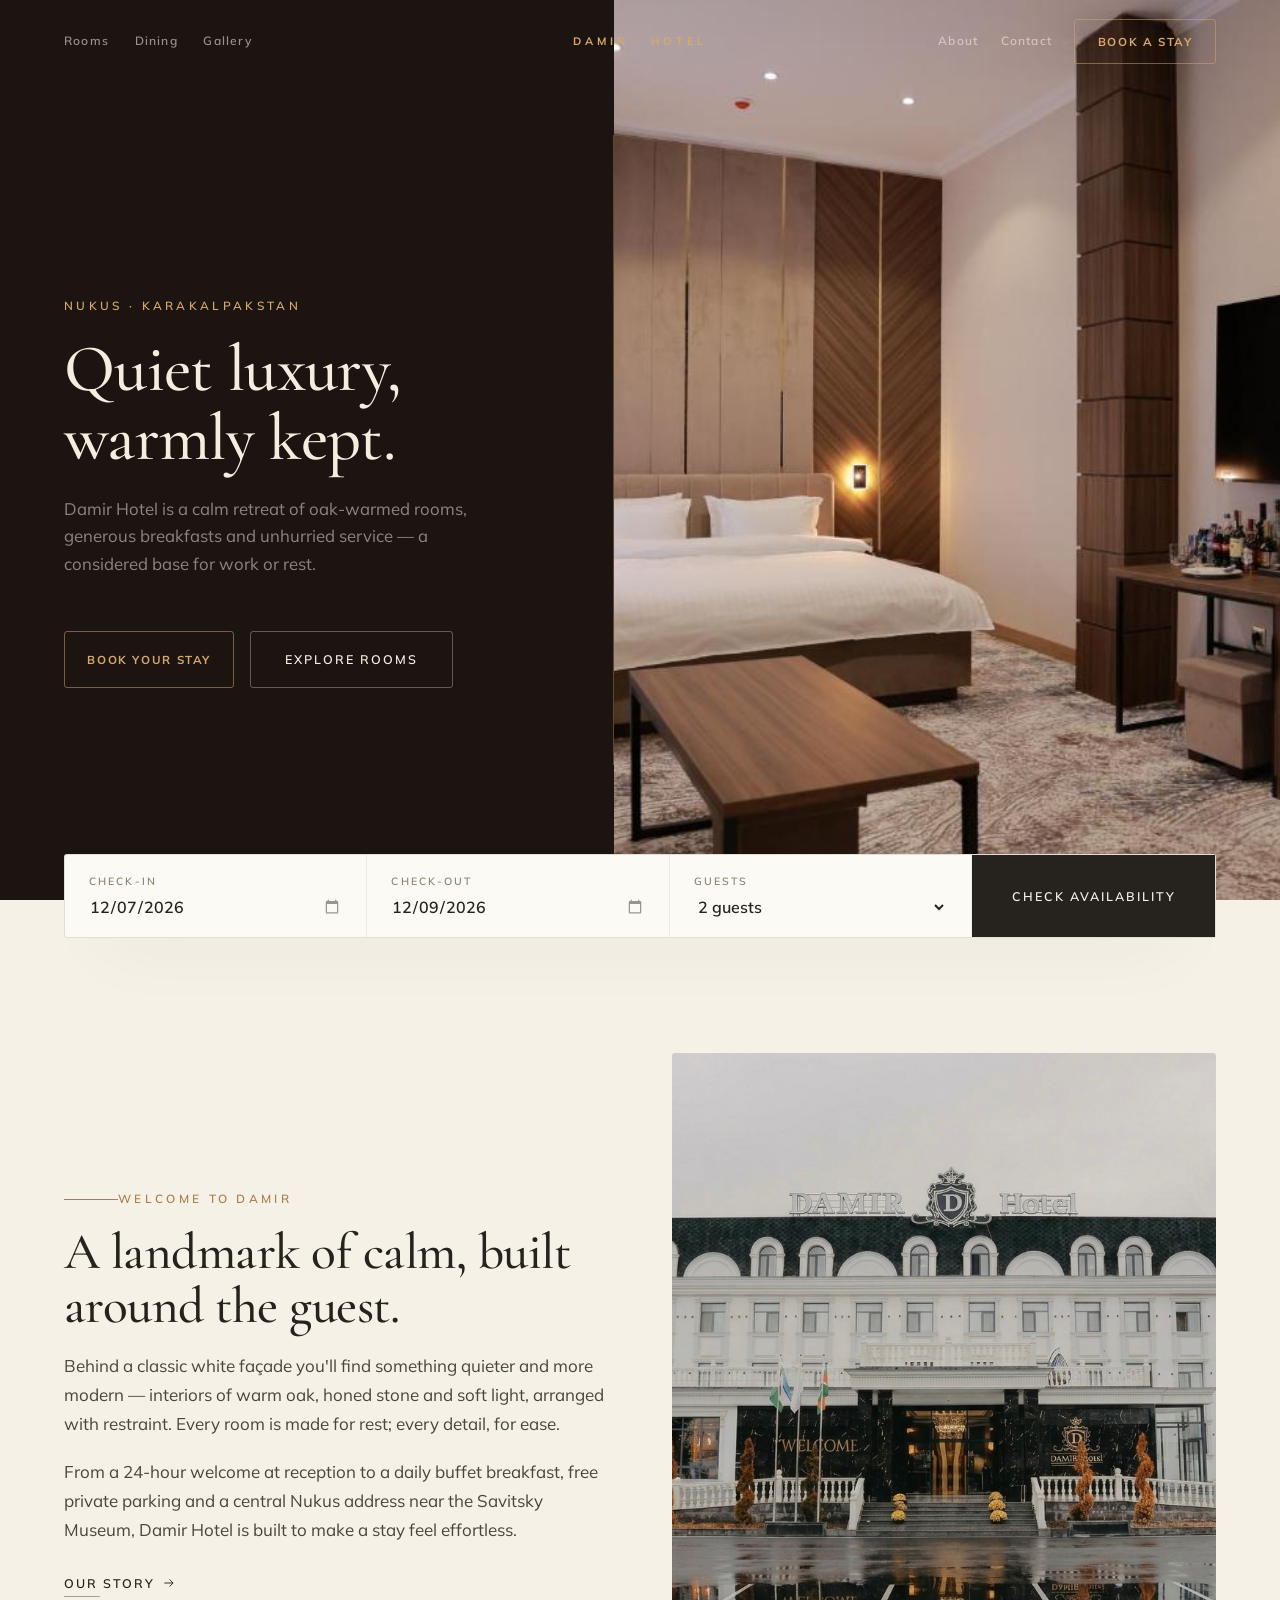
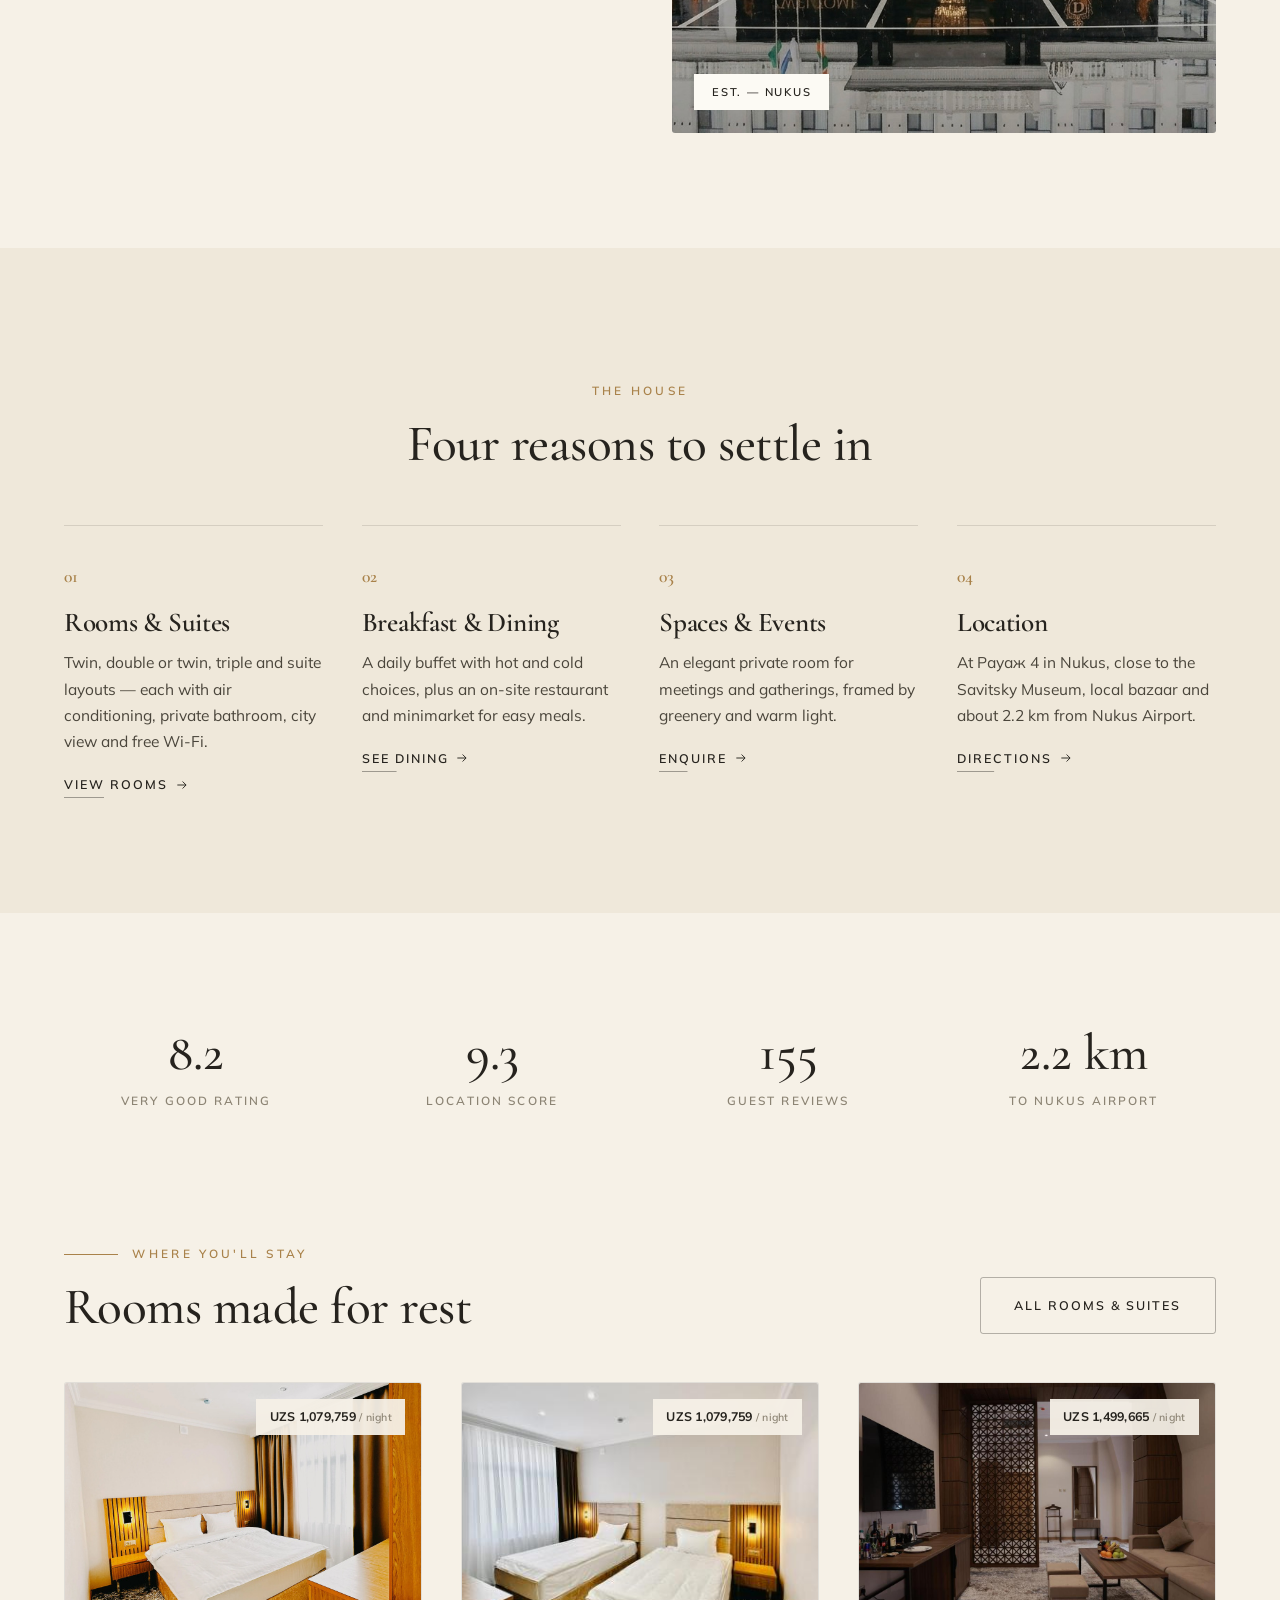
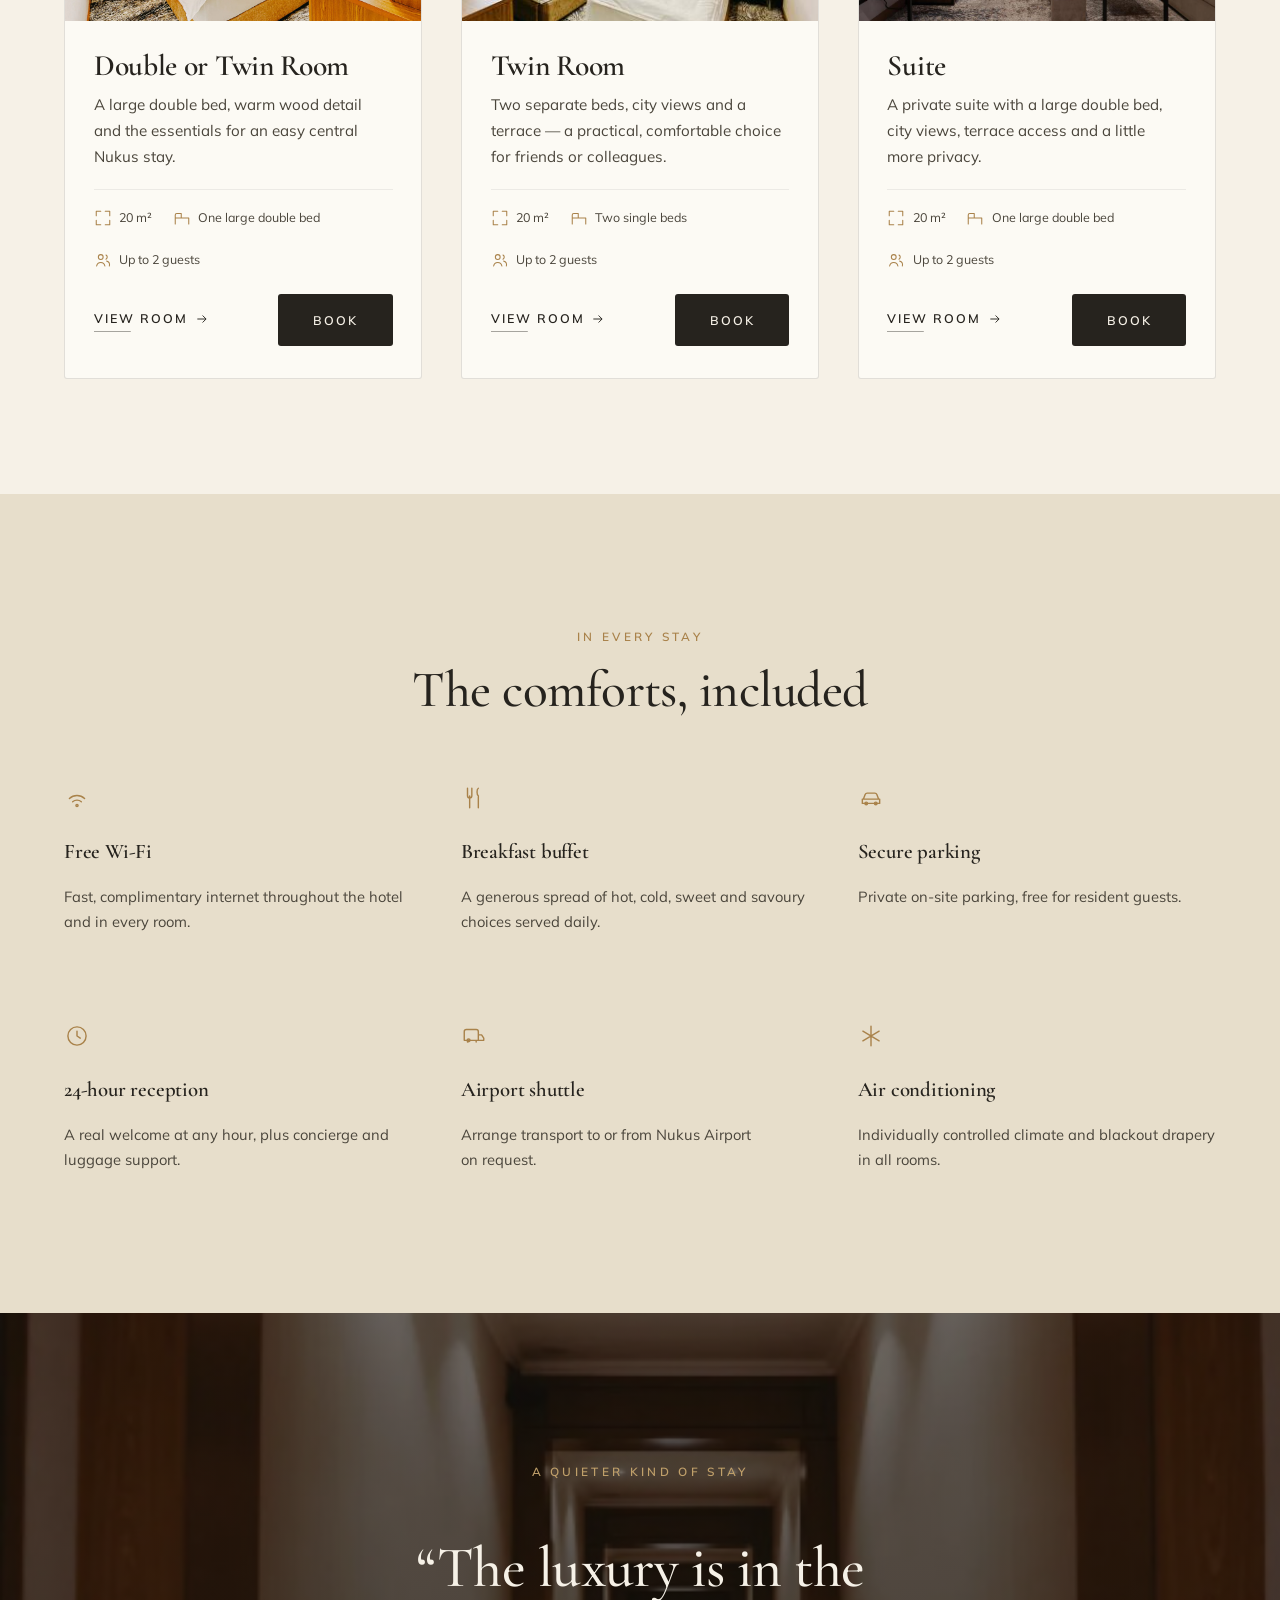
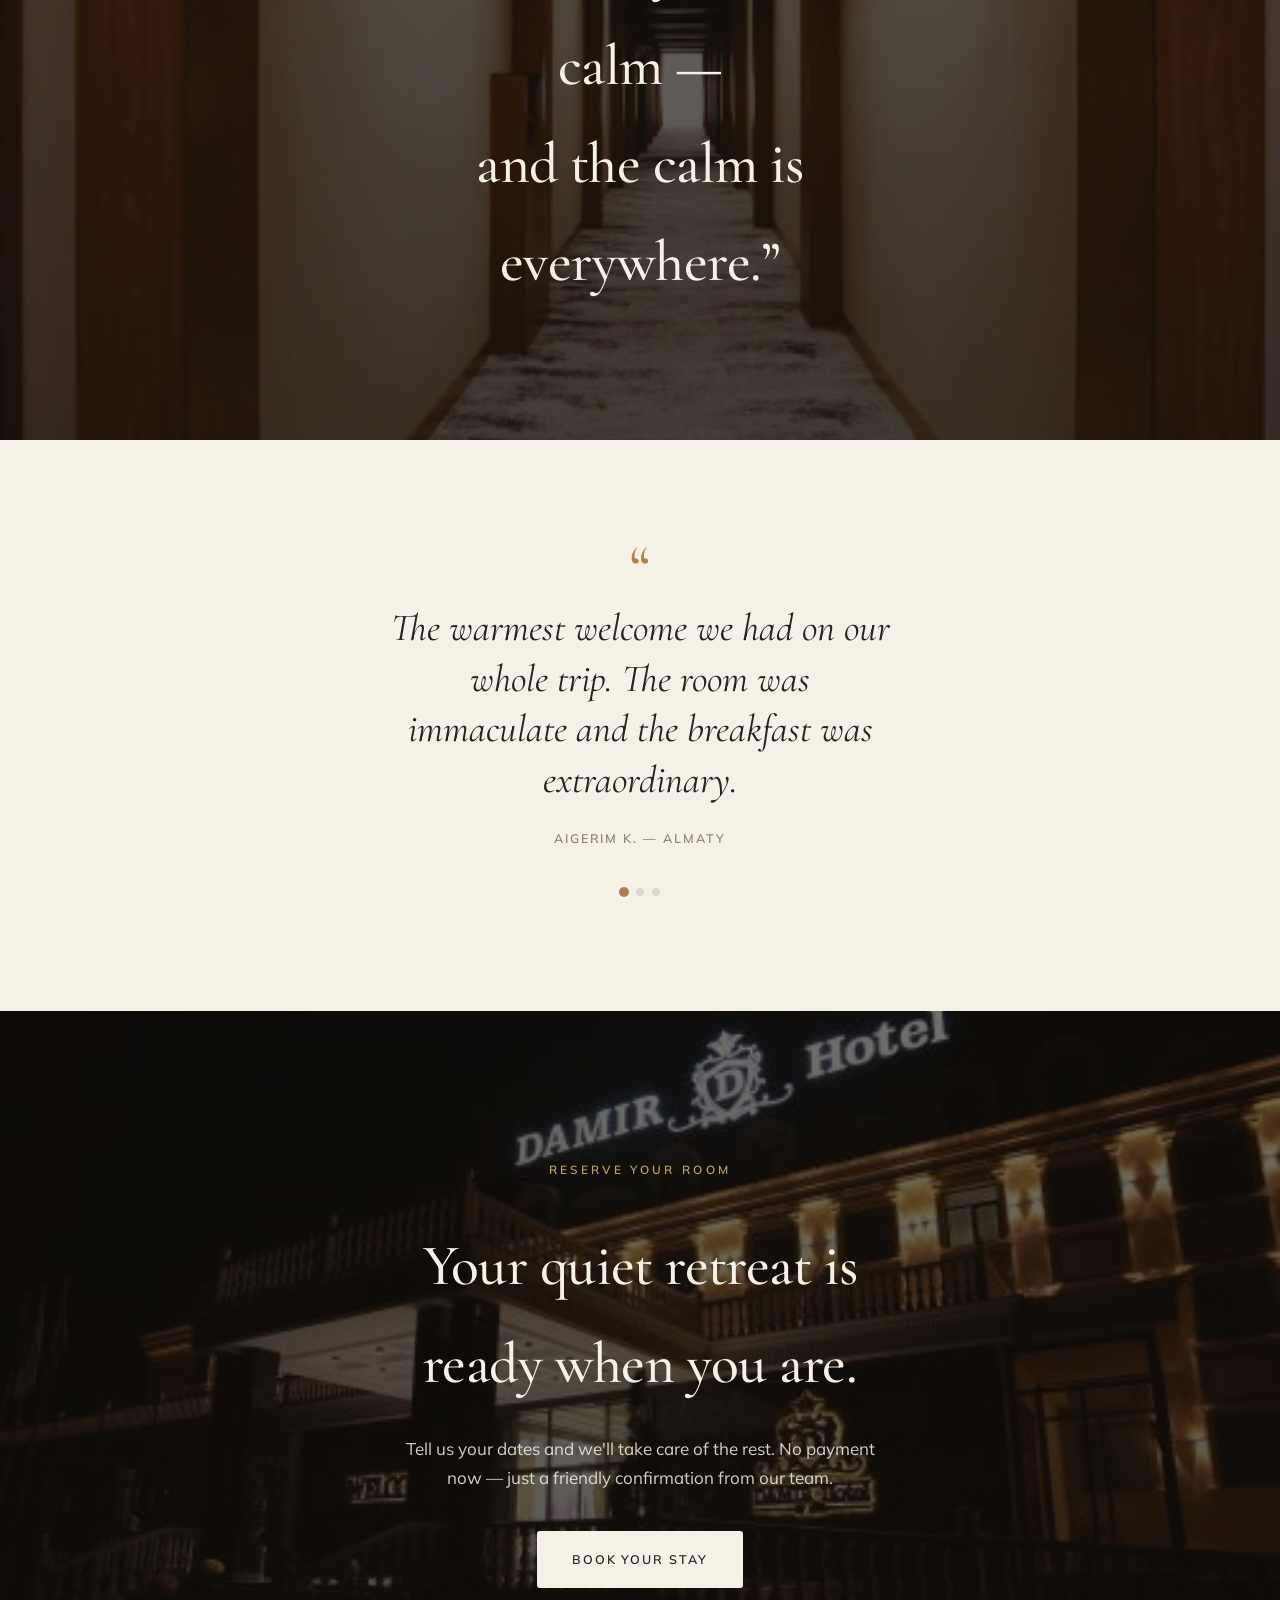
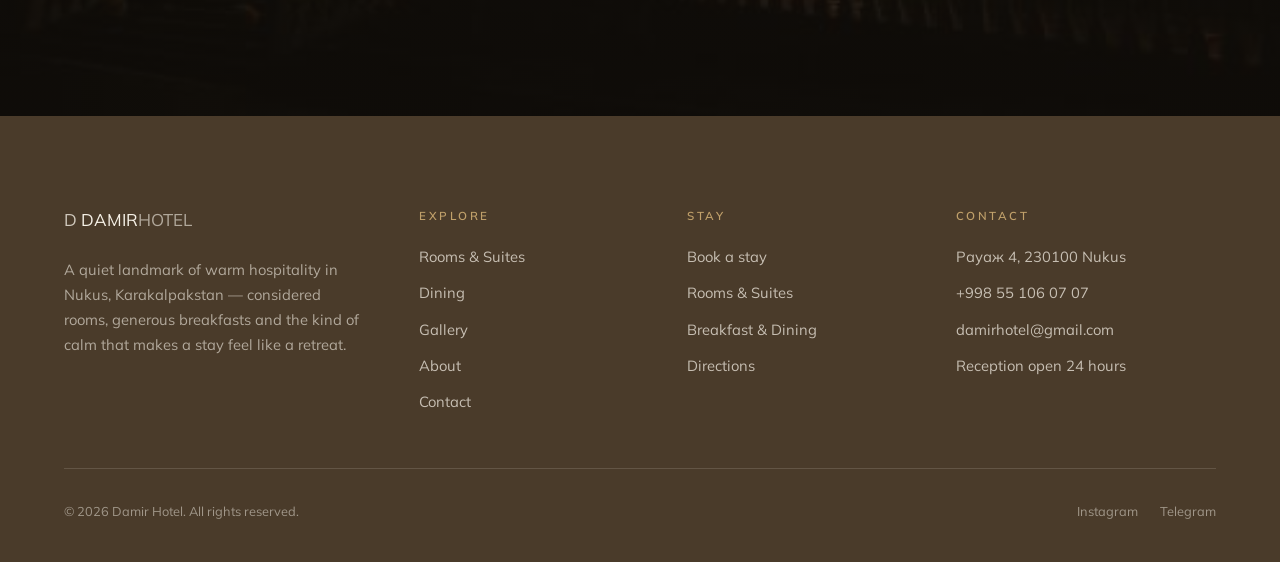
==== commit 5973e270: "feat: homepage — centered nav + split hero" ====
--- a/Design/index.html
+++ b/Design/index.html
@@ -12,36 +12,46 @@
 </head>
 <body>
 
-<header class="site-header theme-light">
-  <div class="container">
-    <a href="index.html" class="brand" aria-label="Damir Hotel home">
-      <span class="brand-mark">D</span>
-      <span class="brand-text"><span class="brand-name">DAMIR</span><span class="brand-sub">HOTEL</span></span>
-    </a>
-    <nav class="main-nav"><a href="index.html" class="nav-link is-active">Home</a><a href="rooms.html" class="nav-link">Rooms & Suites</a><a href="dining.html" class="nav-link">Dining</a><a href="gallery.html" class="nav-link">Gallery</a><a href="about.html" class="nav-link">About</a><a href="contact.html" class="nav-link">Contact</a></nav>
-    <div class="header-right">
-      <a href="#" class="btn btn--ghost header-cta" data-book>Book a stay</a>
-      <button class="nav-toggle" aria-label="Open menu"><span></span><span></span><span></span></button>
+<header class="site-header">
+  <div class="container">
+    <nav class="nav-left">
+      <a href="rooms.html" class="nav-link">Rooms</a>
+      <a href="dining.html" class="nav-link">Dining</a>
+      <a href="gallery.html" class="nav-link">Gallery</a>
+    </nav>
+    <a href="index.html" class="brand-center" aria-label="Damir Hotel home">DAMIR · HOTEL</a>
+    <div class="nav-right">
+      <a href="about.html" class="nav-link">About</a>
+      <a href="contact.html" class="nav-link">Contact</a>
+      <a href="#" class="btn btn--amber header-cta" data-book>Book a stay</a>
+      <button class="nav-toggle" aria-label="Open menu"><span></span><span></span></button>
     </div>
   </div>
 </header>
 <nav class="mobile-menu">
-  <a href="index.html">Home</a><a href="rooms.html">Rooms & Suites</a><a href="dining.html">Dining</a><a href="gallery.html">Gallery</a><a href="about.html">About</a><a href="contact.html">Contact</a>
-  <a href="#" class="btn" data-book>Book a stay</a>
+  <a href="index.html">Home</a>
+  <a href="rooms.html">Rooms &amp; Suites</a>
+  <a href="dining.html">Dining</a>
+  <a href="gallery.html">Gallery</a>
+  <a href="about.html">About</a>
+  <a href="contact.html">Contact</a>
+  <a href="#" class="btn btn--amber" data-book>Book a stay</a>
 </nav>
-
-<section class="hero">
-  <div class="hero-media"><img src="assets/photos/junior-suite.jpg" alt="A warm, light-filled suite at Damir Hotel"></div>
-  <div class="container hero-inner">
-    <p class="eyebrow reveal-hero h1">Nukus, Karakalpakstan</p>
+<button class="book-float" data-book aria-label="Book a stay">Book a stay</button>
+
+<section class="hero-split">
+  <div class="hero-split-left">
+    <p class="eyebrow reveal-hero h1">Nukus · Karakalpakstan</p>
     <h1 class="reveal-hero h2">Quiet luxury,<br>warmly kept.</h1>
     <p class="hero-sub reveal-hero h3">Damir Hotel is a calm retreat of oak-warmed rooms, generous breakfasts and unhurried service — a considered base for work or rest.</p>
     <div class="hero-actions reveal-hero h3">
-      <a href="#" class="btn btn--light" data-book>Book your stay</a>
-      <a href="rooms.html" class="btn btn--ghost-light">Explore rooms</a>
-    </div>
-  </div>
-  <div class="hero-scroll"><span>Scroll</span><span class="line"></span></div>
+      <a href="#" class="btn btn--amber" data-book>Book your stay</a>
+      <a href="rooms.html" class="btn btn--ghost-dk">Explore rooms</a>
+    </div>
+  </div>
+  <div class="hero-split-right">
+    <img src="assets/photos/junior-suite.jpg" alt="A suite at Damir Hotel" fetchpriority="high">
+  </div>
 </section>
 
 <!-- booking bar -->
--- a/Design/assets/styles.css
+++ b/Design/assets/styles.css
@@ -22,6 +22,15 @@
   --sand:       #E7DECB;
   --sand-deep:  #DBCEB4;
 
+  /* dark hero palette */
+  --walnut-dark:   #1c1410;
+  --walnut-deep:   #16100d;
+  --amber:         #d4a96a;
+  --amber-dim:     rgba(212,169,106,0.5);
+  --cream-dk:      #f5ede0;
+  --muted-dk:      rgba(245,237,224,0.52);
+  --line-dk:       rgba(255,255,255,0.08);
+
   /* type */
   --serif: "Cormorant Garamond", Georgia, serif;
   --sans:  "Mulish", system-ui, -apple-system, sans-serif;
@@ -130,98 +139,88 @@
 .tlink .arr{ transition:transform .45s var(--ease); }
 .tlink:hover .arr{ transform:translateX(5px); }
 
-/* ---------- header ---------- */
+/* ---------- header (centered blur nav) ---------- */
 .site-header{
   position:fixed; inset:0 0 auto 0; z-index:60;
   height:var(--header-h);
   display:flex; align-items:center;
-  transition:background .5s var(--ease), box-shadow .5s var(--ease), border-color .5s var(--ease);
+  background:rgba(28,20,16,0);
+  backdrop-filter:blur(0px);
   border-bottom:1px solid transparent;
-}
-.site-header .container{ display:flex; align-items:center; justify-content:space-between; gap:2rem; }
+  transition:background .6s var(--ease), backdrop-filter .6s var(--ease), border-color .6s var(--ease);
+}
 .site-header.is-solid{
-  background:rgba(246,241,231,0.92);
-  backdrop-filter:saturate(140%) blur(12px);
-  border-bottom-color:var(--line);
-}
-/* on-light pages (no hero) start solid */
-.site-header.on-light{ position:fixed; }
-
-.brand{ display:inline-flex; align-items:center; gap:.7rem; }
-.brand-mark{
-  width:42px; height:42px; flex:none; position:relative;
-  border:1px solid var(--gold); border-radius:50%;
-  display:grid; place-items:center;
-  font-family:var(--serif); font-weight:600; font-size:1.42rem; line-height:1;
-  color:var(--gold);
-}
-.brand-mark::before{
-  content:""; position:absolute; top:-4px; left:50%; transform:translateX(-50%) rotate(45deg);
-  width:6px; height:6px; background:var(--gold);
-}
-.brand-text{ display:flex; flex-direction:column; line-height:1; }
-.brand-name{ font-family:var(--serif); font-weight:600; font-size:1.32rem; letter-spacing:.16em; color:var(--ink); }
-.brand-sub{ font-family:var(--sans); font-weight:600; font-size:0.58rem; letter-spacing:.42em; color:var(--muted); margin-top:3px; }
-.theme-light .brand-name{ color:var(--cream); }
-.theme-light .brand-sub{ color:rgba(246,241,231,0.7); }
-
-/* hero (theme-light) header colors */
-.site-header.theme-light:not(.is-solid) .nav-link{ color:rgba(246,241,231,0.92); }
-.site-header.theme-light:not(.is-solid) .nav-link::after{ background:var(--cream); }
-.site-header.theme-light:not(.is-solid) .header-cta.btn--ghost{ color:var(--cream); border-color:rgba(246,241,231,0.45); }
-.site-header.theme-light:not(.is-solid) .header-cta.btn--ghost:hover{ background:var(--cream); color:var(--ink); }
-.site-header.theme-light:not(.is-solid) .nav-toggle span{ background:var(--cream); }
-.site-header.theme-light:not(.is-solid) .brand-mark{ border-color:var(--cream); color:var(--cream); }
-.site-header.theme-light:not(.is-solid) .brand-mark::before{ background:var(--cream); }
-
-.main-nav{ display:flex; align-items:center; gap:1.75rem; }
-.nav-link{
-  font-size:0.82rem; font-weight:600; letter-spacing:0.04em; color:var(--ink-soft);
-  position:relative; padding:6px 0; transition:color .3s var(--ease); white-space:nowrap;
-}
-.nav-link::after{
-  content:""; position:absolute; left:0; bottom:0; height:1px; width:100%; background:var(--gold);
-  transform:scaleX(0); transform-origin:left; transition:transform .4s var(--ease);
-}
-.nav-link:hover{ color:var(--ink); }
-.nav-link:hover::after,.nav-link.is-active::after{ transform:scaleX(1); }
-.nav-link.is-active{ color:var(--ink); }
-.theme-light:not(.is-solid) .nav-link.is-active{ color:var(--cream); }
-/* when the hero-page header scrolls to solid, revert brand to dark-on-cream */
-.site-header.theme-light.is-solid .brand-name{ color:var(--ink); }
-.site-header.theme-light.is-solid .brand-sub{ color:var(--muted); }
-.site-header.theme-light.is-solid .brand-mark{ border-color:var(--gold); color:var(--gold); }
-.site-header.theme-light.is-solid .brand-mark::before{ background:var(--gold); }
-
-.header-right{ display:flex; align-items:center; gap:1.3rem; }
-.header-cta{ padding:.78rem 1.5rem; }
-.lang-switcher{ display:inline-flex; align-items:center; gap:.25rem; border:1px solid var(--line); border-radius:999px; padding:.18rem; background:rgba(252,250,244,0.72); }
-.lang-switcher button{ border:0; background:transparent; color:var(--ink-soft); border-radius:999px; min-width:2.35rem; height:2rem; padding:0 .55rem; font-size:.68rem; font-weight:700; letter-spacing:.08em; transition:background .25s var(--ease), color .25s var(--ease); }
-.lang-switcher button:hover,.lang-switcher button.is-active{ background:var(--ink); color:var(--cream); }
-.site-header.theme-light:not(.is-solid) .lang-switcher{ border-color:rgba(246,241,231,0.38); background:rgba(20,16,11,0.24); }
-.site-header.theme-light:not(.is-solid) .lang-switcher button{ color:rgba(246,241,231,0.84); }
-.site-header.theme-light:not(.is-solid) .lang-switcher button:hover,.site-header.theme-light:not(.is-solid) .lang-switcher button.is-active{ background:var(--cream); color:var(--ink); }
-.mobile-menu .lang-switcher{ margin-top:1.2rem; }
-.mobile-menu .lang-switcher button{ opacity:1; transform:none; font-family:var(--sans); font-size:.72rem; padding:0 .7rem; }
-
-.nav-toggle{ display:none; width:30px; height:22px; position:relative; background:none; border:0; padding:0; }
-.nav-toggle span{ position:absolute; left:0; height:1.5px; width:100%; background:var(--ink); transition:transform .4s var(--ease), opacity .3s var(--ease); }
-.nav-toggle span:nth-child(1){ top:2px; }
-.nav-toggle span:nth-child(2){ top:10px; }
-.nav-toggle span:nth-child(3){ top:18px; }
-body.nav-open .nav-toggle span:nth-child(1){ top:10px; transform:rotate(45deg); }
-body.nav-open .nav-toggle span:nth-child(2){ opacity:0; }
-body.nav-open .nav-toggle span:nth-child(3){ top:10px; transform:rotate(-45deg); }
-
-/* mobile menu */
+  background:rgba(28,20,16,0.9);
+  backdrop-filter:saturate(140%) blur(14px);
+  border-bottom-color:var(--line-dk);
+}
+.site-header .container{
+  display:grid;
+  grid-template-columns:1fr auto 1fr;
+  align-items:center;
+  gap:1.5rem;
+}
+.nav-left{ display:flex; align-items:center; gap:1.6rem; }
+.nav-right{ display:flex; align-items:center; gap:1.4rem; justify-content:flex-end; }
+.brand-center{
+  font-family:var(--sans); font-size:0.68rem; font-weight:700;
+  letter-spacing:0.38em; text-transform:uppercase;
+  color:var(--amber); white-space:nowrap; text-align:center;
+  transition:opacity .35s var(--ease);
+}
+.brand-center:hover{ opacity:.72; }
+.site-header .nav-link{
+  font-size:0.75rem; font-weight:600; letter-spacing:0.1em;
+  color:rgba(245,237,224,0.58); padding:6px 0; position:relative;
+  transition:color .4s var(--ease); white-space:nowrap;
+}
+.site-header .nav-link::after{
+  content:""; position:absolute; left:0; bottom:0; height:1px; width:100%;
+  background:var(--amber); transform:scaleX(0); transform-origin:left;
+  transition:transform .4s var(--ease);
+}
+.site-header .nav-link:hover,
+.site-header .nav-link.is-active{ color:var(--cream-dk); }
+.site-header .nav-link:hover::after,
+.site-header .nav-link.is-active::after{ transform:scaleX(1); }
+.btn--amber{
+  display:inline-flex; align-items:center; justify-content:center; gap:.5em;
+  font-family:var(--sans); font-weight:700; font-size:0.72rem;
+  letter-spacing:0.14em; text-transform:uppercase;
+  padding:.72rem 1.4rem; border-radius:var(--radius);
+  background:transparent; color:var(--amber); border:1px solid var(--amber-dim);
+  transition:background .4s var(--ease), color .4s var(--ease), border-color .4s var(--ease);
+  white-space:nowrap; cursor:pointer;
+}
+.btn--amber:hover{ background:var(--amber); color:var(--walnut-dark); border-color:var(--amber); }
+.nav-toggle{
+  display:none; width:26px; height:18px;
+  position:relative; background:none; border:0; padding:0; cursor:pointer;
+}
+.nav-toggle span{
+  position:absolute; left:0; height:1px; width:100%;
+  background:rgba(245,237,224,0.72);
+  transition:transform .4s var(--ease), opacity .3s var(--ease);
+}
+.nav-toggle span:nth-child(1){ top:0; }
+.nav-toggle span:nth-child(2){ top:8px; }
+body.nav-open .nav-toggle span:nth-child(1){ top:8px; transform:rotate(45deg); }
+body.nav-open .nav-toggle span:nth-child(2){ top:8px; transform:rotate(-45deg); }
+
+/* mobile fullscreen menu */
 .mobile-menu{
-  position:fixed; inset:0; z-index:55; background:var(--cream);
-  display:flex; flex-direction:column; justify-content:center; align-items:center; gap:.4rem;
-  opacity:0; visibility:hidden; transition:opacity .5s var(--ease), visibility .5s var(--ease);
+  position:fixed; inset:0; z-index:55; background:var(--walnut-dark);
+  display:flex; flex-direction:column; justify-content:center; align-items:center; gap:.5rem;
+  opacity:0; visibility:hidden;
+  transition:opacity .5s var(--ease), visibility .5s var(--ease);
   padding:var(--gutter);
 }
 body.nav-open .mobile-menu{ opacity:1; visibility:visible; }
-.mobile-menu a{ font-family:var(--serif); font-size:2rem; font-weight:500; color:var(--ink); padding:.35rem 0; opacity:0; transform:translateY(12px); transition:opacity .5s var(--ease), transform .5s var(--ease); }
+.mobile-menu a{
+  font-family:var(--serif); font-size:2rem; font-weight:500; color:var(--cream-dk);
+  padding:.35rem 0; opacity:0; transform:translateY(12px);
+  transition:opacity .5s var(--ease), transform .5s var(--ease);
+}
 body.nav-open .mobile-menu a{ opacity:1; transform:none; }
 body.nav-open .mobile-menu a:nth-child(1){ transition-delay:.08s; }
 body.nav-open .mobile-menu a:nth-child(2){ transition-delay:.13s; }
@@ -230,35 +229,91 @@
 body.nav-open .mobile-menu a:nth-child(5){ transition-delay:.28s; }
 body.nav-open .mobile-menu a:nth-child(6){ transition-delay:.33s; }
 body.nav-open .mobile-menu a:nth-child(7){ transition-delay:.38s; }
-.mobile-menu .btn{ margin-top:1.4rem; }
-
-/* ---------- hero ---------- */
-.hero{ position:relative; min-height:100svh; display:flex; align-items:flex-end; color:var(--cream); overflow:hidden; }
+.mobile-menu .btn--amber{ margin-top:1.6rem; width:100%; justify-content:center; }
+
+/* ---------- hero (original full-bleed — kept for fallback) ---------- */
+.hero{ position:relative; min-height:100svh; display:flex; align-items:flex-end; color:var(--cream-dk); overflow:hidden; }
 .hero-media{ position:absolute; inset:0; z-index:0; }
 .hero-media img{ width:100%; height:100%; object-fit:cover; }
 .hero-media::after{
   content:""; position:absolute; inset:0;
   background:linear-gradient(180deg, rgba(20,17,13,0.45) 0%, rgba(20,17,13,0.12) 32%, rgba(20,17,13,0.30) 66%, rgba(20,17,13,0.72) 100%);
 }
-.hero-inner{ position:relative; z-index:2; width:100%; padding-bottom:clamp(7rem, 12vh, 11rem); padding-top:9rem; }
-.hero h1{ font-family:var(--serif); font-weight:500; font-size:clamp(3rem, 7.2vw, 6.6rem); line-height:1.02; max-width:16ch; }
+.hero-inner{ position:relative; z-index:2; width:100%; padding-bottom:clamp(7rem,12vh,11rem); padding-top:9rem; }
+.hero h1{ font-family:var(--serif); font-weight:500; font-size:clamp(3rem,7.2vw,6.6rem); line-height:1.02; max-width:16ch; }
 .hero .eyebrow{ color:var(--gold-2); margin-bottom:1.4rem; }
 .hero-sub{ margin-top:1.6rem; max-width:46ch; font-size:1.18rem; color:rgba(246,241,231,0.9); }
 .hero-actions{ margin-top:2.4rem; display:flex; gap:1rem; flex-wrap:wrap; }
 .hero-scroll{ position:absolute; left:50%; bottom:2rem; transform:translateX(-50%); z-index:2; color:rgba(246,241,231,0.7); font-size:.68rem; letter-spacing:.28em; text-transform:uppercase; display:flex; flex-direction:column; align-items:center; gap:.7rem; }
-.hero-scroll .line{ width:1px; height:46px; background:linear-gradient(var(--cream), transparent); animation:scrollLine 2.4s var(--ease) infinite; }
+.hero-scroll .line{ width:1px; height:46px; background:linear-gradient(var(--cream-dk), transparent); animation:scrollLine 2.4s var(--ease) infinite; }
 @keyframes scrollLine{ 0%{ transform:scaleY(0); transform-origin:top; } 45%{ transform:scaleY(1); transform-origin:top; } 55%{ transform:scaleY(1); transform-origin:bottom; } 100%{ transform:scaleY(0); transform-origin:bottom; } }
+
+/* ---------- hero-split (homepage) ---------- */
+.hero-split{
+  display:grid; grid-template-columns:48fr 52fr;
+  min-height:100svh;
+}
+.hero-split-left{
+  background:var(--walnut-dark); color:var(--cream-dk);
+  display:flex; flex-direction:column; justify-content:center;
+  padding:clamp(2rem,5vw,4rem) var(--gutter);
+  padding-top:calc(var(--header-h) + clamp(2.5rem,5vw,4.5rem));
+  position:relative;
+}
+.hero-split-left::after{
+  content:''; position:absolute; top:15%; right:0; bottom:15%;
+  width:1px; background:var(--amber); opacity:.35;
+}
+.hero-split-right{ position:relative; overflow:hidden; }
+.hero-split-right img{ width:100%; height:100%; object-fit:cover; }
+.hero-split .eyebrow{ color:var(--amber); margin-bottom:1.2rem; }
+.hero-split h1{
+  font-family:var(--serif); font-weight:500;
+  font-size:clamp(2.6rem,5.2vw,5rem); line-height:1.03;
+  color:var(--cream-dk); margin:0;
+}
+.hero-split .hero-sub{
+  color:var(--muted-dk); margin-top:1.4rem;
+  max-width:42ch; font-size:1.05rem; line-height:1.65;
+}
+.hero-split .hero-actions{ margin-top:2.2rem; display:flex; gap:1rem; flex-wrap:wrap; }
+.hero-split .reveal-hero{ opacity:0; animation:fadeUp 1.1s var(--ease) forwards; }
+.hero-split .reveal-hero.h1{ animation-delay:.15s; }
+.hero-split .reveal-hero.h2{ animation-delay:.32s; }
+.hero-split .reveal-hero.h3{ animation-delay:.5s; }
+
+/* ghost button for dark backgrounds */
+.btn--ghost-dk{
+  background:transparent; color:var(--cream-dk);
+  border:1px solid rgba(245,237,224,0.32);
+}
+.btn--ghost-dk:hover{ background:var(--cream-dk); color:var(--walnut-dark); border-color:var(--cream-dk); }
 
 /* page hero (interior pages) */
 .page-hero{ position:relative; padding-top:calc(var(--header-h) + clamp(3.5rem,8vw,6.5rem)); padding-bottom:clamp(3rem,6vw,5rem); }
-.page-hero.has-media{ color:var(--cream); min-height:62svh; display:flex; align-items:flex-end; overflow:hidden; }
+.page-hero.has-media{ color:var(--cream-dk); min-height:58svh; display:flex; align-items:flex-end; overflow:hidden; }
 .page-hero.has-media .hero-media::after{ background:linear-gradient(180deg, rgba(20,17,13,0.5) 0%, rgba(20,17,13,0.15) 40%, rgba(20,17,13,0.6) 100%); }
 .page-hero .eyebrow{ margin-bottom:1.1rem; }
 .page-hero h1{ font-family:var(--serif); font-weight:500; font-size:clamp(2.6rem,6vw,5rem); line-height:1.03; }
-.page-hero.has-media .eyebrow{ color:var(--gold-2); }
 .page-hero .crumbs{ margin-top:1.4rem; font-size:.78rem; letter-spacing:.04em; color:var(--muted); }
-.page-hero.has-media .crumbs{ color:rgba(246,241,231,0.75); }
+.page-hero.has-media .crumbs{ color:rgba(246,241,231,0.65); }
 .crumbs a:hover{ color:var(--gold); }
+
+/* dark variant for page heroes */
+.page-hero--dark{
+  background:var(--walnut-dark);
+  color:var(--cream-dk);
+}
+.page-hero--dark .eyebrow{ color:var(--amber); }
+.page-hero--dark h1{ color:var(--cream-dk); }
+.page-hero--dark.has-media .hero-media::after{
+  background:linear-gradient(180deg,
+    rgba(28,20,16,0.55) 0%,
+    rgba(28,20,16,0.18) 45%,
+    rgba(28,20,16,0.68) 100%);
+}
+.page-hero--dark .crumbs{ color:rgba(245,237,224,0.55); }
+.page-hero--dark .crumbs a:hover{ color:var(--amber); }
 
 /* ---------- booking bar ---------- */
 .booking-bar{
@@ -409,8 +464,8 @@
 }
 .field input:focus,.field select:focus,.field textarea:focus{ border-color:var(--gold); box-shadow:0 0 0 3px rgba(169,130,74,0.12); }
 .field textarea{ resize:vertical; min-height:120px; }
-.field.invalid input,.field.invalid textarea,.field.invalid select{ border-color:#b4503f; box-shadow:0 0 0 3px rgba(180,80,63,0.1); }
-.field .err{ font-size:.74rem; color:#b4503f; display:none; text-transform:none; letter-spacing:0; }
+.field.invalid input,.field.invalid textarea,.field.invalid select{ border-color:var(--amber); box-shadow:0 0 0 3px rgba(212,169,106,0.15); }
+.field .err{ font-size:.74rem; color:var(--gold); display:none; text-transform:none; letter-spacing:0; }
 .field.invalid .err{ display:block; }
 .form-row{ display:grid; grid-template-columns:1fr 1fr; gap:1rem; }
 .form-success{ display:none; text-align:center; padding:1rem 0; }
@@ -420,22 +475,46 @@
 .form-error.show{ display:block; animation:fadeUp .4s var(--ease); }
 .form-error a{ color:inherit; text-decoration:underline; }
 
-/* ---------- reveal animation ---------- */
-.reveal{ opacity:0; transform:translateY(26px); transition:opacity 1s var(--ease), transform 1s var(--ease); }
-.reveal.in{ opacity:1; transform:none; }
-.reveal.d1{ transition-delay:.08s; } .reveal.d2{ transition-delay:.16s; } .reveal.d3{ transition-delay:.24s; } .reveal.d4{ transition-delay:.32s; }
-@keyframes fadeUp{ from{ opacity:0; transform:translateY(16px);} to{ opacity:1; transform:none;} }
-
-/* hero text intro */
-.hero .reveal-hero{ opacity:0; transform:translateY(28px); animation:fadeUp 1.1s var(--ease) forwards; }
-.hero .reveal-hero.h1{ animation-delay:.15s; }
-.hero .reveal-hero.h2{ animation-delay:.32s; }
-.hero .reveal-hero.h3{ animation-delay:.5s; }
-
-@media (prefers-reduced-motion: reduce){
+/* ---------- reveal animation (opacity-only — no slide) ---------- */
+.reveal{ opacity:0; transition:opacity 700ms var(--ease); }
+.reveal.in{ opacity:1; }
+.reveal.d1{ transition-delay:.1s; }
+.reveal.d2{ transition-delay:.2s; }
+.reveal.d3{ transition-delay:.3s; }
+.reveal.d4{ transition-delay:.4s; }
+@keyframes fadeUp{ from{ opacity:0; transform:translateY(14px); } to{ opacity:1; transform:none; } }
+
+/* hero text intro (on hero-split) */
+.hero-split .reveal-hero{ opacity:0; animation:fadeUp 1.1s var(--ease) forwards; }
+.hero-split .reveal-hero.h1{ animation-delay:.15s; }
+.hero-split .reveal-hero.h2{ animation-delay:.32s; }
+.hero-split .reveal-hero.h3{ animation-delay:.5s; }
+
+@media (prefers-reduced-motion:reduce){
   *{ animation:none !important; transition:none !important; }
-  .reveal{ opacity:1; transform:none; }
+  .reveal{ opacity:1; }
   html{ scroll-behavior:auto; }
+}
+
+/* ---------- mobile floating book button ---------- */
+.book-float{ display:none; }
+@media (max-width:880px){
+  .book-float{
+    display:flex; align-items:center; justify-content:center;
+    position:fixed; bottom:1.5rem; right:1.5rem; z-index:70;
+    background:var(--amber); color:var(--walnut-dark);
+    font-family:var(--sans); font-size:0.72rem; font-weight:700;
+    letter-spacing:0.14em; text-transform:uppercase;
+    padding:.9rem 1.6rem; border-radius:40px; border:0;
+    box-shadow:0 8px 28px rgba(212,169,106,0.32);
+    cursor:pointer;
+    transition:transform .35s var(--ease), box-shadow .35s var(--ease), opacity .3s;
+  }
+  .book-float:hover{
+    transform:translateY(-2px);
+    box-shadow:0 14px 36px rgba(212,169,106,0.44);
+  }
+  body.nav-open .book-float{ opacity:0; pointer-events:none; }
 }
 
 /* ---------- room detail ---------- */
@@ -506,35 +585,42 @@
   .gal-grid{ columns:2; }
 }
 @media (max-width:880px){
-  :root{ --header-h:120px; }
-  .site-header{ height:auto; }
-  .site-header .container{ flex-wrap:wrap; padding-block:0; }
-  .brand{ padding-block:1.1rem; }
-  .header-right{ padding-block:1.1rem; }
-  .header-right .header-cta{ display:none; }
+  /* nav: brand center + toggle only */
+  .site-header .container{
+    grid-template-columns:1fr auto;
+    gap:1rem;
+  }
+  .nav-left{ display:none; }
+  .nav-right .nav-link,
+  .nav-right .header-cta{ display:none; }
   .nav-toggle{ display:block; }
-  /* scrollable nav strip below the logo row */
-  .main-nav{
-    display:flex;
-    order:10;
-    flex:0 0 100%;
-    overflow-x:auto;
-    scrollbar-width:none;
-    gap:0;
-    border-top:1px solid var(--line-soft);
-    margin-inline:calc(-1 * var(--gutter));
-    padding-inline:var(--gutter);
-    padding-block:.55rem;
+
+  /* hero-split stacks vertically */
+  .hero-split{
+    grid-template-columns:1fr;
+    min-height:auto;
   }
-  .main-nav::-webkit-scrollbar{ display:none; }
-  .main-nav .nav-link{ flex-shrink:0; font-size:.73rem; padding:.45rem .85rem; white-space:nowrap; }
-  .site-header.theme-light:not(.is-solid) .main-nav{ border-top-color:rgba(246,241,231,0.18); }
+  .hero-split-left{
+    padding-top:calc(var(--header-h) + 2.5rem);
+    padding-bottom:3rem;
+  }
+  .hero-split-left::after{ display:none; }
+  .hero-split-right{
+    aspect-ratio:4/3;
+    min-height:260px;
+  }
+
+  /* grids */
   .grid-3,.grid-4{ grid-template-columns:repeat(2,1fr); }
   .split{ grid-template-columns:1fr; gap:2.2rem; }
   .split.reverse .split-media{ order:0; }
+
+  /* booking bar */
   .booking-card{ grid-template-columns:1fr 1fr; }
   .booking-submit{ grid-column:1 / -1; }
   .booking-submit .btn{ width:100%; padding-block:1.1rem; }
+
+  /* stats */
   .facts{ grid-template-columns:repeat(2,1fr); gap:2.4rem; }
 }
 @media (max-width:560px){
@@ -545,20 +631,9 @@
   .gal-grid{ columns:1; }
   .form-row{ grid-template-columns:1fr; }
   .footer-top{ grid-template-columns:1fr; }
-  .hero-actions .btn{ flex:1; }
-
-  /* stats labels — prevent 2-line wraps on narrow columns */
+  .hero-split h1{ font-size:clamp(2.2rem,8vw,3.2rem); }
   .fact .l{ font-size:.6rem; letter-spacing:.1em; }
-
-  /* section-header row with inline button — force button full-width */
   .sec-head > a.btn{ width:100%; justify-content:center; }
-
-  /* CTA quote — explicit <br> creates an odd 3-line split on mobile */
   .cta-inner h2 br{ display:none; }
-
-  /* amenity items — tighten oversized vertical padding */
   .amenity{ padding:.9rem 0; }
-
-  /* hero sub — slight size reduction keeps it comfortable */
-  .hero-sub{ font-size:1.05rem; }
-}
+}
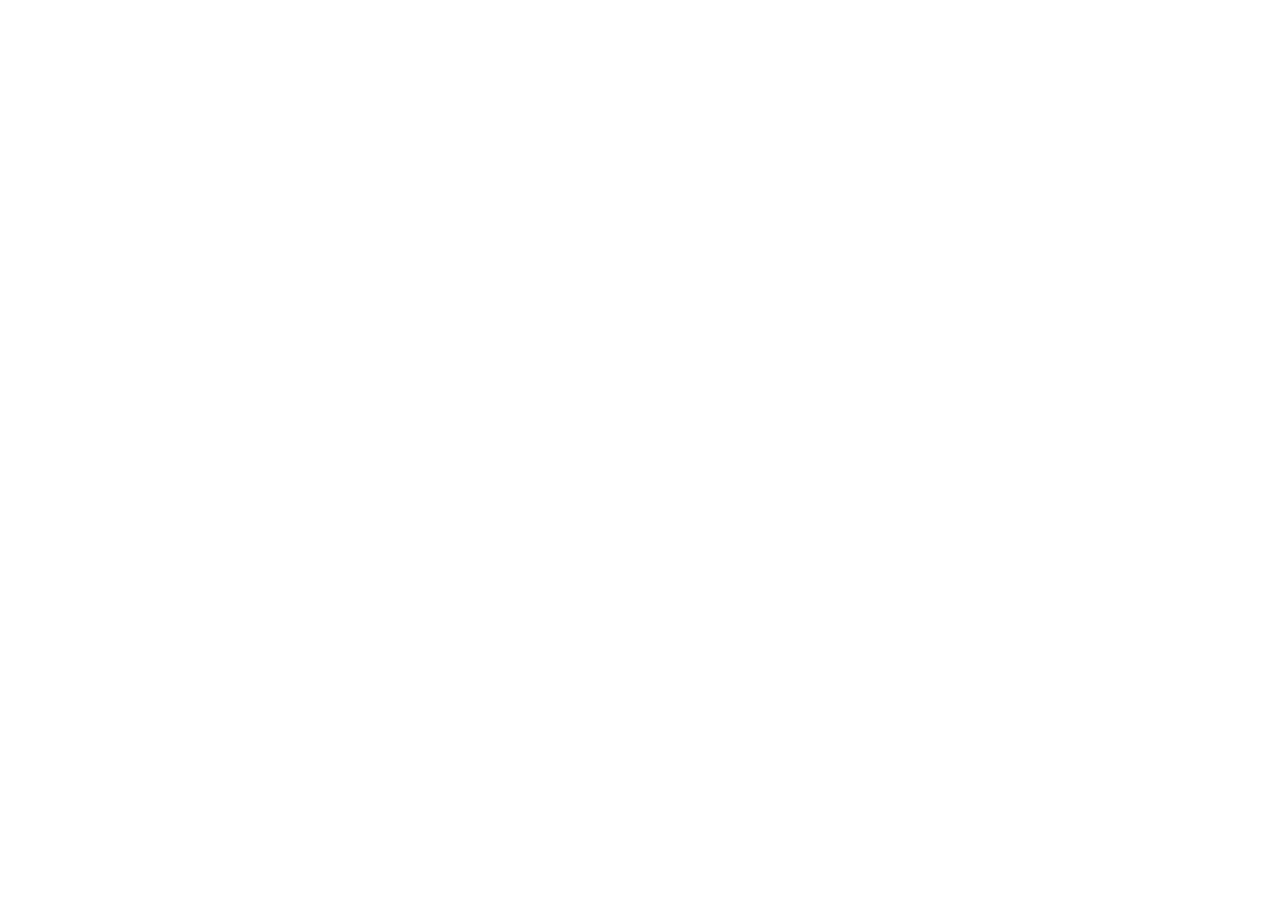
==== commit 7d8b1161: "feat: add explicit consent checkbox to all inquiry forms Replaces the passive "by submitting you agr" ====
--- a/Design/index.html
+++ b/Design/index.html
@@ -4,11 +4,46 @@
 <meta charset="utf-8">
 <meta name="viewport" content="width=device-width, initial-scale=1">
 <title>Damir Hotel — Quiet luxury in Nukus, Karakalpakstan</title>
-<meta name="description" content="Damir Hotel — a calm, warm retreat in Nukus, Karakalpakstan. Considered rooms and suites, a generous breakfast and unhurried 24-hour service.">
+<meta name="description" content="Damir Hotel — a calm, warm retreat in Nukus, Karakalpakstan, walking distance from the Savitsky Museum. Considered rooms and suites, a generous breakfast and unhurried 24-hour service.">
+<meta property="og:type" content="website">
+<meta property="og:site_name" content="Damir Hotel">
+<meta property="og:title" content="Damir Hotel — Quiet luxury in Nukus, Karakalpakstan">
+<meta property="og:description" content="Damir Hotel — a calm, warm retreat in Nukus, Karakalpakstan, walking distance from the Savitsky Museum. Considered rooms and suites, a generous breakfast and unhurried 24-hour service.">
+<meta property="og:url" content="https://damir-hotel.uz/">
+<meta property="og:image" content="https://damir-hotel.uz/assets/photos/exterior-day.jpg">
+<meta name="twitter:card" content="summary_large_image">
 <link rel="preconnect" href="https://fonts.googleapis.com">
 <link rel="preconnect" href="https://fonts.gstatic.com" crossorigin>
 <link rel="icon" type="image/svg+xml" href="assets/favicon.svg">
 <link rel="stylesheet" href="assets/styles.css">
+<script type="application/ld+json">
+{
+  "@context": "https://schema.org",
+  "@type": "Hotel",
+  "name": "Damir Hotel",
+  "description": "A calm, warm retreat in Nukus, Karakalpakstan. Considered rooms and suites, a generous breakfast and unhurried 24-hour service.",
+  "url": "https://damir-hotel.uz/",
+  "telephone": "+998",
+  "address": {
+    "@type": "PostalAddress",
+    "addressLocality": "Nukus",
+    "addressRegion": "Karakalpakstan",
+    "addressCountry": "UZ"
+  },
+  "geo": {
+    "@type": "GeoCoordinates",
+    "latitude": "42.4667",
+    "longitude": "59.6000"
+  },
+  "image": "https://damir-hotel.uz/assets/photos/exterior-day.jpg",
+  "priceRange": "$$",
+  "amenityFeature": [
+    { "@type": "LocationFeatureSpecification", "name": "24-hour front desk", "value": true },
+    { "@type": "LocationFeatureSpecification", "name": "Breakfast included", "value": true },
+    { "@type": "LocationFeatureSpecification", "name": "Free Wi-Fi", "value": true }
+  ]
+}
+</script>
 </head>
 <body>
 
@@ -41,7 +76,7 @@
 
 <section class="hero-split">
   <div class="hero-split-left">
-    <p class="eyebrow reveal-hero h1">Nukus · Karakalpakstan</p>
+    <p class="eyebrow reveal-hero h1">Nukus · Walking distance from the Savitsky Museum</p>
     <h1 class="reveal-hero h2">Quiet luxury,<br>warmly kept.</h1>
     <p class="hero-sub reveal-hero h3">Damir Hotel is a calm retreat of oak-warmed rooms, generous breakfasts and unhurried service — a considered base for work or rest.</p>
     <div class="hero-actions reveal-hero h3">
@@ -64,6 +99,7 @@
     </div>
     <div class="booking-submit"><button type="submit" class="btn">Check availability</button></div>
   </form>
+  <p style="text-align:center;font-size:.72rem;color:var(--muted);margin:.6rem 0 0;font-family:var(--sans)">By searching, you agree to our <a href="privacy.html" style="color:var(--muted);text-decoration:underline;font-weight:500">Privacy Policy</a>.</p>
 </div>
 
 <!-- welcome / intro -->
@@ -78,7 +114,7 @@
     </div>
     <div class="split-media tall reveal d1">
       <img src="assets/photos/IMG_1920.png" alt="The white façade of Damir Hotel">
-      <span class="media-tag">Est. — Nukus</span>
+      <span class="media-tag">Est. 2019 — Nukus</span>
     </div>
   </div>
 </section>
@@ -156,7 +192,7 @@
   <div class="hero-media"><img src="assets/photos/corridor.jpg" alt="A quiet corridor at Damir Hotel"></div>
   <div class="container cta-inner">
     <p class="eyebrow" style="color:var(--gold-2)">A quieter kind of stay</p>
-    <h2 class="serif" style="font-style:normal">“The luxury is in the calm —<br>and the calm is everywhere.”</h2>
+    <h2 class=”serif” style=”font-style:normal”>The luxury is in the calm —<br>and the calm is everywhere.</h2>
   </div>
 </section>
 
@@ -219,6 +255,7 @@
     </div>
     <div class="footer-bottom">
       <span>© <span data-year>2026</span> <span data-h="name">Damir Hotel</span>. All rights reserved.</span>
+      <a href="privacy.html" style="color:rgba(246,241,231,0.5);font-size:.8rem;transition:color .3s" onmouseover="this.style.color='rgba(246,241,231,0.9)'" onmouseout="this.style.color='rgba(246,241,231,0.5)'">Privacy Policy</a>
       <span class="social" data-h-social><a href="https://www.instagram.com/damir.hotel.nukus?igsh=MXI1bjc1am8xc3BlMA==" target="_blank" rel="noopener">Instagram</a><a href="https://t.me/damirhotel" target="_blank" rel="noopener">Telegram</a></span>
     </div>
   </div>
@@ -247,8 +284,13 @@
         </div>
       </div>
       <div class="field"><label>Anything we should know?</label><textarea name="message" placeholder="Arrival time, occasion, requests…"></textarea></div>
+      <input type="text" name="website" tabindex="-1" autocomplete="off" aria-hidden="true" style="position:absolute;left:-9999px;width:1px;height:1px;opacity:0;pointer-events:none">
+      <div class="field field--consent">
+        <label class="consent-label"><input type="checkbox" name="consent" required><span>I have read and agree to the <a href="privacy.html">Privacy Policy</a></span></label>
+        <span class="err">Please accept the privacy policy to continue</span>
+      </div>
       <button type="submit" class="btn btn--block">Send inquiry</button>
-      <p class="muted" style="font-size:.78rem;text-align:center;margin:1rem 0 0">No payment is taken now — our team replies within a few hours to confirm availability.</p>
+      <p class="muted" style="font-size:.78rem;text-align:center;margin:.6rem 0 0">No payment required — we'll confirm availability within a few hours.</p>
     </form>
     <div class="form-success">
       <div class="ok">&#10003;</div>
--- a/Design/assets/styles.css
+++ b/Design/assets/styles.css
@@ -467,6 +467,11 @@
 .field.invalid input,.field.invalid textarea,.field.invalid select{ border-color:var(--amber); box-shadow:0 0 0 3px rgba(212,169,106,0.15); }
 .field .err{ font-size:.74rem; color:var(--gold); display:none; text-transform:none; letter-spacing:0; }
 .field.invalid .err{ display:block; }
+.field--consent{ margin-bottom:.8rem; }
+.consent-label{ display:flex; align-items:flex-start; gap:.65rem; cursor:pointer; font-size:.85rem; color:var(--ink-soft); text-transform:none; letter-spacing:0; font-weight:400; line-height:1.4; }
+.consent-label input[type="checkbox"]{ flex:none; margin-top:.15rem; accent-color:var(--gold); width:15px; height:15px; cursor:pointer; }
+.consent-label a{ color:var(--gold); text-decoration:underline; }
+.field--consent.invalid .consent-label{ color:var(--amber); }
 .form-row{ display:grid; grid-template-columns:1fr 1fr; gap:1rem; }
 .form-success{ display:none; text-align:center; padding:1rem 0; }
 .form-success.show{ display:block; animation:fadeUp .6s var(--ease); }
@@ -572,6 +577,8 @@
 .fact{ text-align:center; }
 .fact .n{ font-family:var(--serif); font-size:clamp(2.4rem,4vw,3.4rem); font-weight:500; color:var(--ink); line-height:1; }
 .fact .l{ font-size:.74rem; letter-spacing:.18em; text-transform:uppercase; color:var(--muted); font-weight:600; margin-top:.7rem; }
+.facts-source{ grid-column:1/-1; text-align:center; font-size:.68rem; letter-spacing:.14em; text-transform:uppercase; color:var(--muted); text-decoration:none; border-bottom:1px solid currentColor; padding-bottom:1px; display:inline-block; margin:0 auto; transition:color .2s; }
+.facts-source:hover{ color:var(--gold); }
 
 /* tone block (photo-free section) */
 .tone{ background:var(--cream-2); }
